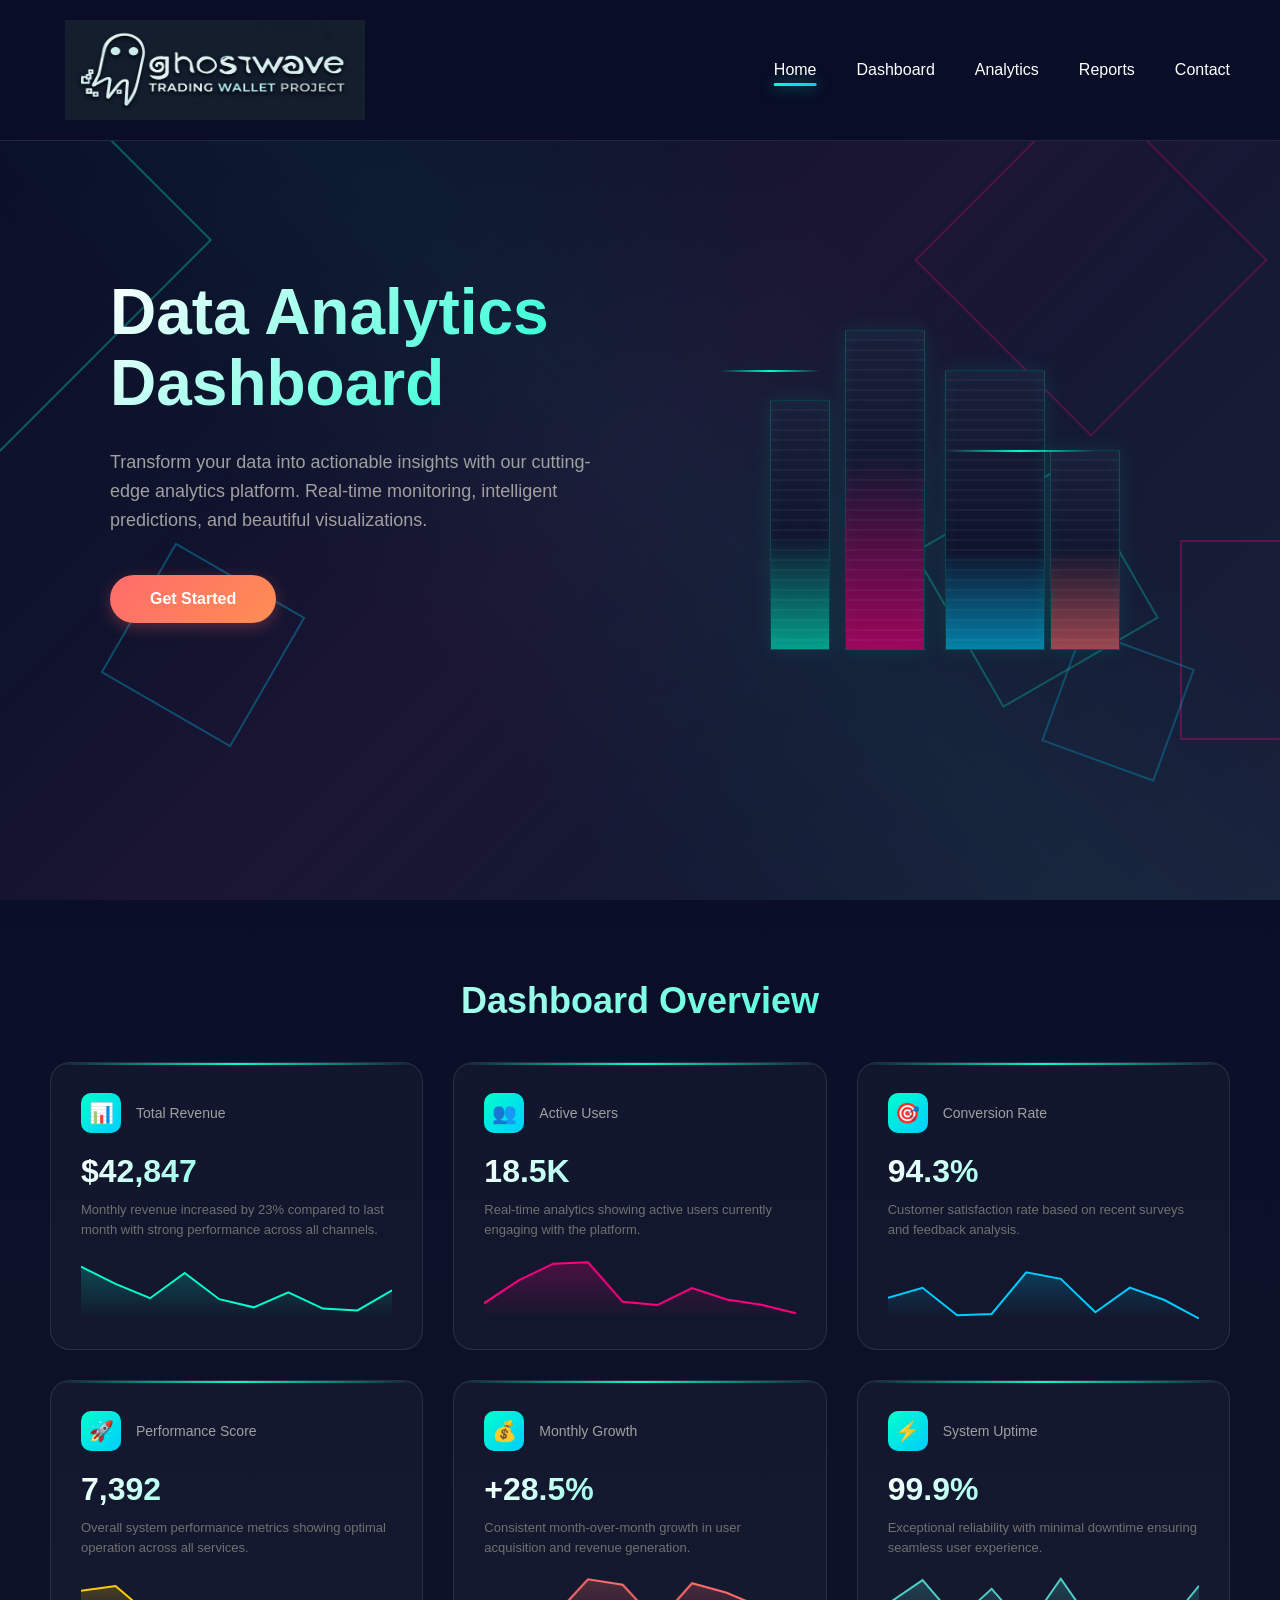
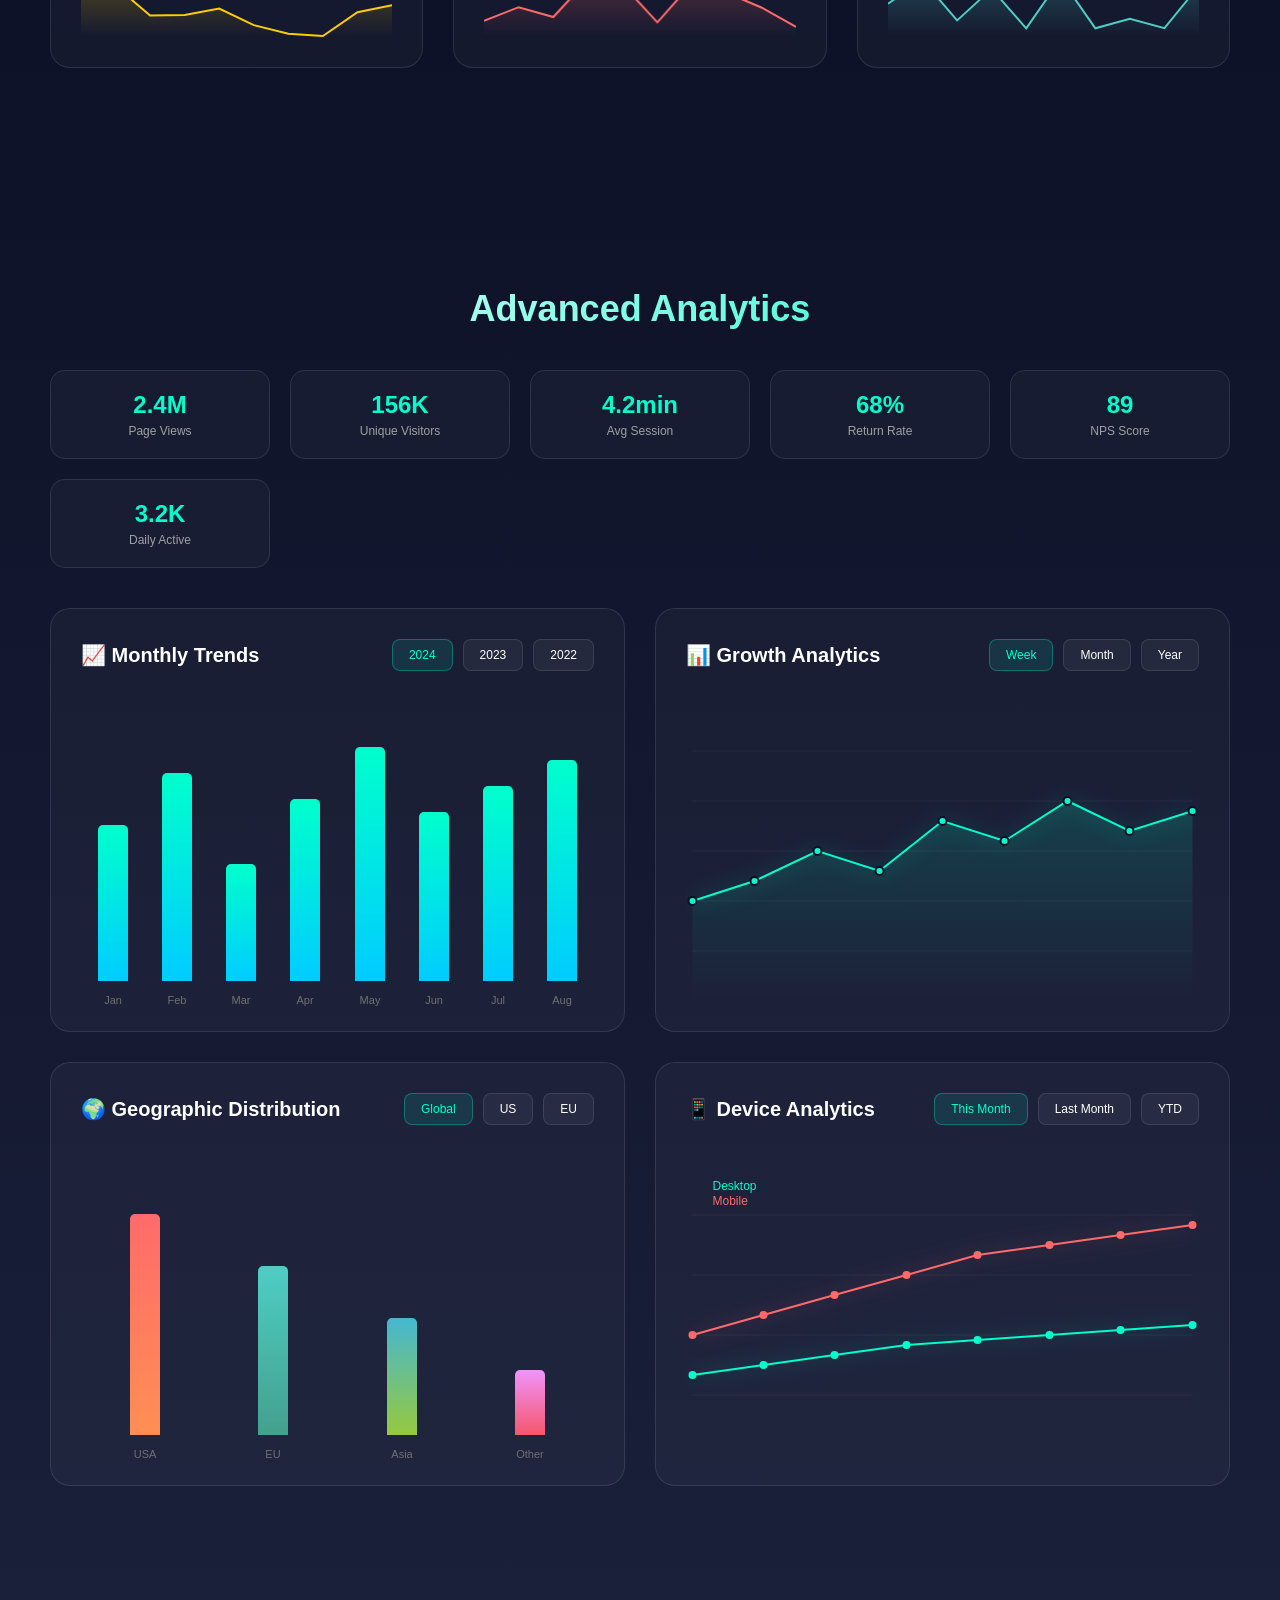
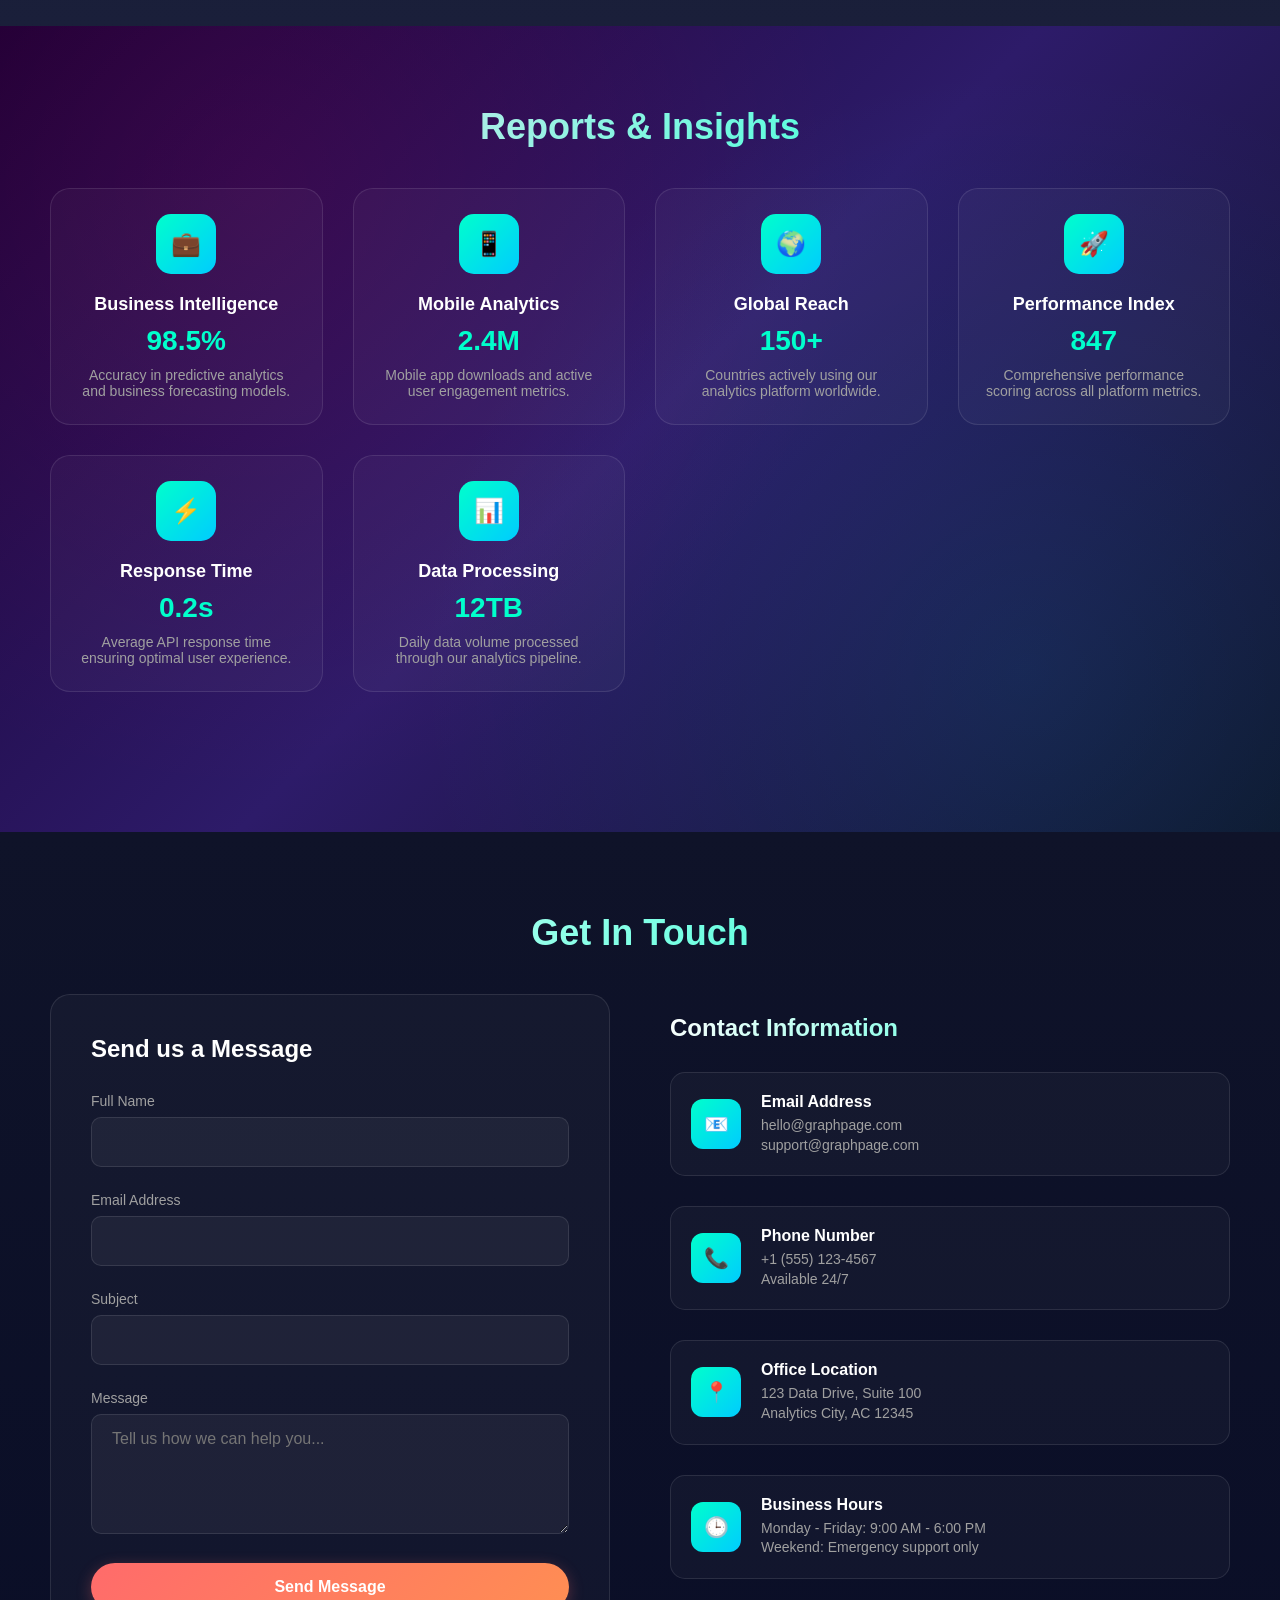
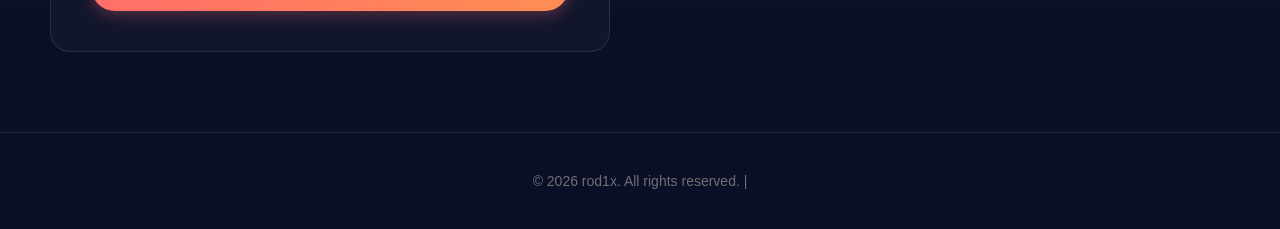
==== index.html @ 7fcd06bc "Update index.html" ====
<!DOCTYPE html>
<html lang="en">
<head>
    <meta charset="UTF-8">
    <meta name="viewport" content="width=device-width, initial-scale=1.0">
    <title>Graph Page - Modern Analytics Dashboard</title>
    <link rel="stylesheet" href="templatemo-graph-page.css">
<!-- 

TemplateMo 602 Graph Page

https://templatemo.com/tm-602-graph-page

-->
</head>
<body>
    <!-- Navigation -->
    <nav id="navbar">
        <div class="nav-container">
            <a href="#home" class="logo">
                <div class="">
                    <svg viewBox="0 0 24 24">
                        <path d="M3 13h2v8H3zm4-8h2v13H7zm4-2h2v15h-2zm4 4h2v11h-2zm4-2h2v13h-2z"/>
                    </svg>
                </div>
                 <img src="GW.jpg" alt="Logotipo da empresa" width="300" height="100">
            </a>
            <ul class="nav-links">
                <li><a href="#home" class="active">Home</a></li>
                <li><a href="#dashboard">Dashboard</a></li>
                <li><a href="#analytics">Analytics</a></li>
                <li><a href="#reports">Reports</a></li>
                <li><a href="#contact">Contact</a></li>
            </ul>
            
            <div class="hamburger" id="hamburger">
                <span></span>
                <span></span>
                <span></span>
            </div>
        </div>
        <ul class="nav-links-mobile" id="navLinksMobile">
            <li><a href="#home" class="active">Home</a></li>
            <li><a href="#dashboard">Dashboard</a></li>
            <li><a href="#analytics">Analytics</a></li>
            <li><a href="#reports">Reports</a></li>
            <li><a href="#contact">Contact</a></li>
        </ul>
    </nav>

    <!-- Hero Section -->
    <section class="hero" id="home">
        <div class="hero-bg"></div>
        <div class="geometric-shapes">
            <div class="shape shape1"></div>
            <div class="shape shape2"></div>
            <div class="shape shape3"></div>
            <div class="shape shape4"></div>
            <div class="shape shape5"></div>
            <div class="shape shape6"></div>
        </div>
        
        <div class="hero-content">
            <div class="hero-text">
                <h1>Data Analytics<br>Dashboard</h1>
                <p>Transform your data into actionable insights with our cutting-edge analytics platform. Real-time monitoring, intelligent predictions, and beautiful visualizations.</p>
                <a href="#dashboard" class="cta-button">Get Started</a>
            </div>
            
            <div class="hero-visual">
                <div class="city-container">
                    <div class="building building1">
                        <div class="building-fill"></div>
                        <div class="building-windows"></div>
                    </div>
                    <div class="building building2">
                        <div class="building-fill"></div>
                        <div class="building-windows"></div>
                    </div>
                    <div class="building building3">
                        <div class="building-fill"></div>
                        <div class="building-windows"></div>
                    </div>
                    <div class="building building4">
                        <div class="building-fill"></div>
                        <div class="building-windows"></div>
                    </div>
                    <div class="neon-line neon-line1"></div>
                    <div class="neon-line neon-line2"></div>
                </div>
            </div>
        </div>
    </section>

    <!-- Dashboard Section -->
    <section class="dashboard-section" id="dashboard">
        <div class="dashboard-container">
            <h2 class="section-title">Dashboard Overview</h2>
            <!-- Stats Cards -->
            <div class="stats-grid">
                <div class="stat-card">
                    <div class="stat-header">
                        <div class="stat-icon">📊</div>
                        <div class="stat-title">Total Revenue</div>
                    </div>
                    <div class="stat-value">$42,847</div>
                    <div class="stat-description">Monthly revenue increased by 23% compared to last month with strong performance across all channels.</div>
                    <div class="stat-chart">
                        <canvas class="mini-chart" id="miniChart1"></canvas>
                    </div>
                </div>

                <div class="stat-card">
                    <div class="stat-header">
                        <div class="stat-icon">👥</div>
                        <div class="stat-title">Active Users</div>
                    </div>
                    <div class="stat-value">18.5K</div>
                    <div class="stat-description">Real-time analytics showing active users currently engaging with the platform.</div>
                    <div class="stat-chart">
                        <canvas class="mini-chart" id="miniChart2"></canvas>
                    </div>
                </div>

                <div class="stat-card">
                    <div class="stat-header">
                        <div class="stat-icon">🎯</div>
                        <div class="stat-title">Conversion Rate</div>
                    </div>
                    <div class="stat-value">94.3%</div>
                    <div class="stat-description">Customer satisfaction rate based on recent surveys and feedback analysis.</div>
                    <div class="stat-chart">
                        <canvas class="mini-chart" id="miniChart3"></canvas>
                    </div>
                </div>

                <div class="stat-card">
                    <div class="stat-header">
                        <div class="stat-icon">🚀</div>
                        <div class="stat-title">Performance Score</div>
                    </div>
                    <div class="stat-value">7,392</div>
                    <div class="stat-description">Overall system performance metrics showing optimal operation across all services.</div>
                    <div class="stat-chart">
                        <canvas class="mini-chart" id="miniChart4"></canvas>
                    </div>
                </div>

                <div class="stat-card">
                    <div class="stat-header">
                        <div class="stat-icon">💰</div>
                        <div class="stat-title">Monthly Growth</div>
                    </div>
                    <div class="stat-value">+28.5%</div>
                    <div class="stat-description">Consistent month-over-month growth in user acquisition and revenue generation.</div>
                    <div class="stat-chart">
                        <canvas class="mini-chart" id="miniChart5"></canvas>
                    </div>
                </div>

                <div class="stat-card">
                    <div class="stat-header">
                        <div class="stat-icon">⚡</div>
                        <div class="stat-title">System Uptime</div>
                    </div>
                    <div class="stat-value">99.9%</div>
                    <div class="stat-description">Exceptional reliability with minimal downtime ensuring seamless user experience.</div>
                    <div class="stat-chart">
                        <canvas class="mini-chart" id="miniChart6"></canvas>
                    </div>
                </div>
            </div>
        </div>
    </section>

    <!-- Analytics Section -->
    <section class="analytics-section" id="analytics">
        <div class="dashboard-container">
            <h2 class="section-title">Advanced Analytics</h2>
            
            <!-- Key Metrics Overview -->
            <div class="metrics-grid">
                <div class="metric-item">
                    <div class="metric-value">2.4M</div>
                    <div class="metric-label">Page Views</div>
                </div>
                <div class="metric-item">
                    <div class="metric-value">156K</div>
                    <div class="metric-label">Unique Visitors</div>
                </div>
                <div class="metric-item">
                    <div class="metric-value">4.2min</div>
                    <div class="metric-label">Avg Session</div>
                </div>
                <div class="metric-item">
                    <div class="metric-value">68%</div>
                    <div class="metric-label">Return Rate</div>
                </div>
                <div class="metric-item">
                    <div class="metric-value">89</div>
                    <div class="metric-label">NPS Score</div>
                </div>
                <div class="metric-item">
                    <div class="metric-value">3.2K</div>
                    <div class="metric-label">Daily Active</div>
                </div>
            </div>

            <!-- Chart Cards -->
            <div class="charts-grid">
                <div class="chart-card">
                    <div class="chart-header">
                        <h3 class="chart-title">📈 Monthly Trends</h3>
                        <div class="chart-options">
                            <span class="chart-option active">2024</span>
                            <span class="chart-option">2023</span>
                            <span class="chart-option">2022</span>
                        </div>
                    </div>
                    <div class="chart-container">
                        <div class="bar-chart" id="barChart">
                            <div class="bar" style="height: 60%">
                                <span class="bar-value">120</span>
                                <span class="bar-label">Jan</span>
                            </div>
                            <div class="bar" style="height: 80%">
                                <span class="bar-value">180</span>
                                <span class="bar-label">Feb</span>
                            </div>
                            <div class="bar" style="height: 45%">
                                <span class="bar-value">90</span>
                                <span class="bar-label">Mar</span>
                            </div>
                            <div class="bar" style="height: 70%">
                                <span class="bar-value">140</span>
                                <span class="bar-label">Apr</span>
                            </div>
                            <div class="bar" style="height: 90%">
                                <span class="bar-value">200</span>
                                <span class="bar-label">May</span>
                            </div>
                            <div class="bar" style="height: 65%">
                                <span class="bar-value">130</span>
                                <span class="bar-label">Jun</span>
                            </div>
                            <div class="bar" style="height: 75%">
                                <span class="bar-value">150</span>
                                <span class="bar-label">Jul</span>
                            </div>
                            <div class="bar" style="height: 85%">
                                <span class="bar-value">170</span>
                                <span class="bar-label">Aug</span>
                            </div>
                        </div>
                    </div>
                </div>

                <div class="chart-card">
                    <div class="chart-header">
                        <h3 class="chart-title">📊 Growth Analytics</h3>
                        <div class="chart-options">
                            <span class="chart-option active">Week</span>
                            <span class="chart-option">Month</span>
                            <span class="chart-option">Year</span>
                        </div>
                    </div>
                    <div class="chart-container">
                        <div class="line-chart">
                            <svg class="line-chart-svg" viewBox="0 0 500 300">
                                <defs>
                                    <linearGradient id="gradient" x1="0%" y1="0%" x2="0%" y2="100%">
                                        <stop offset="0%" style="stop-color:#00ffcc;stop-opacity:0.5" />
                                        <stop offset="100%" style="stop-color:#00ffcc;stop-opacity:0" />
                                    </linearGradient>
                                </defs>
                                <!-- Grid lines -->
                                <line x1="0" y1="50" x2="500" y2="50" class="chart-grid-line" />
                                <line x1="0" y1="100" x2="500" y2="100" class="chart-grid-line" />
                                <line x1="0" y1="150" x2="500" y2="150" class="chart-grid-line" />
                                <line x1="0" y1="200" x2="500" y2="200" class="chart-grid-line" />
                                <line x1="0" y1="250" x2="500" y2="250" class="chart-grid-line" />
                                
                                <!-- Area -->
                                <path d="M 0,200 L 62,180 L 125,150 L 187,170 L 250,120 L 312,140 L 375,100 L 437,130 L 500,110 L 500,300 L 0,300 Z" class="chart-area" />
                                
                                <!-- Line -->
                                <path d="M 0,200 L 62,180 L 125,150 L 187,170 L 250,120 L 312,140 L 375,100 L 437,130 L 500,110" class="chart-line" />
                                
                                <!-- Dots -->
                                <circle cx="0" cy="200" class="chart-dot" />
                                <circle cx="62" cy="180" class="chart-dot" />
                                <circle cx="125" cy="150" class="chart-dot" />
                                <circle cx="187" cy="170" class="chart-dot" />
                                <circle cx="250" cy="120" class="chart-dot" />
                                <circle cx="312" cy="140" class="chart-dot" />
                                <circle cx="375" cy="100" class="chart-dot" />
                                <circle cx="437" cy="130" class="chart-dot" />
                                <circle cx="500" cy="110" class="chart-dot" />
                            </svg>
                        </div>
                    </div>
                </div>

                <div class="chart-card">
                    <div class="chart-header">
                        <h3 class="chart-title">🌍 Geographic Distribution</h3>
                        <div class="chart-options">
                            <span class="chart-option active">Global</span>
                            <span class="chart-option">US</span>
                            <span class="chart-option">EU</span>
                        </div>
                    </div>
                    <div class="chart-container">
                        <div class="bar-chart">
                            <div class="bar" style="height: 85%; background: linear-gradient(180deg, #ff6b6b 0%, #ff8e53 100%);">
                                <span class="bar-value">42%</span>
                                <span class="bar-label">USA</span>
                            </div>
                            <div class="bar" style="height: 65%; background: linear-gradient(180deg, #4ecdc4 0%, #44a08d 100%);">
                                <span class="bar-value">28%</span>
                                <span class="bar-label">EU</span>
                            </div>
                            <div class="bar" style="height: 45%; background: linear-gradient(180deg, #45b7d1 0%, #96c93d 100%);">
                                <span class="bar-value">18%</span>
                                <span class="bar-label">Asia</span>
                            </div>
                            <div class="bar" style="height: 25%; background: linear-gradient(180deg, #f093fb 0%, #f5576c 100%);">
                                <span class="bar-value">12%</span>
                                <span class="bar-label">Other</span>
                            </div>
                        </div>
                    </div>
                </div>

                <div class="chart-card">
                    <div class="chart-header">
                        <h3 class="chart-title">📱 Device Analytics</h3>
                        <div class="chart-options">
                            <span class="chart-option active">This Month</span>
                            <span class="chart-option">Last Month</span>
                            <span class="chart-option">YTD</span>
                        </div>
                    </div>
                    <div class="chart-container">
                        <div class="line-chart">
                            <svg class="line-chart-svg" viewBox="0 0 500 300">
                                <defs>
                                    <linearGradient id="gradient2" x1="0%" y1="0%" x2="0%" y2="100%">
                                        <stop offset="0%" style="stop-color:#ff6b6b;stop-opacity:0.5" />
                                        <stop offset="100%" style="stop-color:#ff6b6b;stop-opacity:0" />
                                    </linearGradient>
                                </defs>
                                <!-- Grid lines -->
                                <line x1="0" y1="60" x2="500" y2="60" class="chart-grid-line" />
                                <line x1="0" y1="120" x2="500" y2="120" class="chart-grid-line" />
                                <line x1="0" y1="180" x2="500" y2="180" class="chart-grid-line" />
                                <line x1="0" y1="240" x2="500" y2="240" class="chart-grid-line" />
                                
                                <!-- Mobile Line -->
                                <path d="M 0,180 L 71,160 L 142,140 L 214,120 L 285,100 L 357,90 L 428,80 L 500,70" stroke="#ff6b6b" stroke-width="2" fill="none" filter="drop-shadow(0 0 10px rgba(255, 107, 107, 0.5))"/>
                                
                                <!-- Desktop Line -->
                                <path d="M 0,220 L 71,210 L 142,200 L 214,190 L 285,185 L 357,180 L 428,175 L 500,170" stroke="#00ffcc" stroke-width="2" fill="none" filter="drop-shadow(0 0 10px rgba(0, 255, 204, 0.5))"/>
                                
                                <!-- Mobile dots -->
                                <circle cx="0" cy="180" r="4" fill="#ff6b6b" />
                                <circle cx="71" cy="160" r="4" fill="#ff6b6b" />
                                <circle cx="142" cy="140" r="4" fill="#ff6b6b" />
                                <circle cx="214" cy="120" r="4" fill="#ff6b6b" />
                                <circle cx="285" cy="100" r="4" fill="#ff6b6b" />
                                <circle cx="357" cy="90" r="4" fill="#ff6b6b" />
                                <circle cx="428" cy="80" r="4" fill="#ff6b6b" />
                                <circle cx="500" cy="70" r="4" fill="#ff6b6b" />
                                
                                <!-- Desktop dots -->
                                <circle cx="0" cy="220" r="4" fill="#00ffcc" />
                                <circle cx="71" cy="210" r="4" fill="#00ffcc" />
                                <circle cx="142" cy="200" r="4" fill="#00ffcc" />
                                <circle cx="214" cy="190" r="4" fill="#00ffcc" />
                                <circle cx="285" cy="185" r="4" fill="#00ffcc" />
                                <circle cx="357" cy="180" r="4" fill="#00ffcc" />
                                <circle cx="428" cy="175" r="4" fill="#00ffcc" />
                                <circle cx="500" cy="170" r="4" fill="#00ffcc" />
                                
                                <!-- Labels -->
                                <text x="20" y="50" fill="#ff6b6b" font-size="12">Mobile</text>
                                <text x="20" y="35" fill="#00ffcc" font-size="12">Desktop</text>
                            </svg>
                        </div>
                    </div>
                </div>
            </div>
        </div>
    </section>

    <!-- Reports Section -->
    <section class="reports-section" id="reports">
        <div class="dashboard-container">
            <h2 class="section-title">Reports & Insights</h2>
            <div class="info-grid">
                <div class="info-card">
                    <div class="info-icon">💼</div>
                    <h3 class="info-title">Business Intelligence</h3>
                    <div class="info-value">98.5%</div>
                    <p style="font-size: 14px; color: #a0a0a0;">Accuracy in predictive analytics and business forecasting models.</p>
                </div>
                <div class="info-card">
                    <div class="info-icon">📱</div>
                    <h3 class="info-title">Mobile Analytics</h3>
                    <div class="info-value">2.4M</div>
                    <p style="font-size: 14px; color: #a0a0a0;">Mobile app downloads and active user engagement metrics.</p>
                </div>
                <div class="info-card">
                    <div class="info-icon">🌍</div>
                    <h3 class="info-title">Global Reach</h3>
                    <div class="info-value">150+</div>
                    <p style="font-size: 14px; color: #a0a0a0;">Countries actively using our analytics platform worldwide.</p>
                </div>
                <div class="info-card">
                    <div class="info-icon">🚀</div>
                    <h3 class="info-title">Performance Index</h3>
                    <div class="info-value">847</div>
                    <p style="font-size: 14px; color: #a0a0a0;">Comprehensive performance scoring across all platform metrics.</p>
                </div>
                <div class="info-card">
                    <div class="info-icon">⚡</div>
                    <h3 class="info-title">Response Time</h3>
                    <div class="info-value">0.2s</div>
                    <p style="font-size: 14px; color: #a0a0a0;">Average API response time ensuring optimal user experience.</p>
                </div>
                <div class="info-card">
                    <div class="info-icon">📊</div>
                    <h3 class="info-title">Data Processing</h3>
                    <div class="info-value">12TB</div>
                    <p style="font-size: 14px; color: #a0a0a0;">Daily data volume processed through our analytics pipeline.</p>
                </div>
            </div>
        </div>
    </section>

    <!-- Contact Section -->
    <section class="contact-section" id="contact">
        <div class="dashboard-container">
            <h2 class="section-title">Get In Touch</h2>
            <div class="contact-grid">
                <!-- Contact Form -->
                <div class="contact-form">
                    <h3 style="margin-bottom: 30px; font-size: 24px;">Send us a Message</h3>
                    <form id="contactForm">
                        <div class="form-group">
                            <label for="name">Full Name</label>
                            <input type="text" id="name" name="name" required>
                        </div>
                        <div class="form-group">
                            <label for="email">Email Address</label>
                            <input type="email" id="email" name="email" required>
                        </div>
                        <div class="form-group">
                            <label for="subject">Subject</label>
                            <input type="text" id="subject" name="subject" required>
                        </div>
                        <div class="form-group">
                            <label for="message">Message</label>
                            <textarea id="message" name="message" required placeholder="Tell us how we can help you..."></textarea>
                        </div>
                        <button type="submit" class="cta-button" style="width: 100%;">Send Message</button>
                    </form>
                </div>

                <!-- Contact Info -->
                <div class="contact-info">
                    <h3>Contact Information</h3>
                    
                    <a href="mailto:hello@graphpage.com" class="contact-item" style="text-decoration: none; color: inherit;">
                        <div class="contact-icon">📧</div>
                        <div class="contact-details">
                            <h4>Email Address</h4>
                            <p>hello@graphpage.com<br>support@graphpage.com</p>
                        </div>
                    </a>

                    <a href="tel:+15551234567" class="contact-item" style="text-decoration: none; color: inherit;">
                        <div class="contact-icon">📞</div>
                        <div class="contact-details">
                            <h4>Phone Number</h4>
                            <p>+1 (555) 123-4567<br>Available 24/7</p>
                        </div>
                    </a>

                    <a href="https://maps.google.com/?q=123+Data+Drive+Suite+100+Analytics+City" target="_blank" rel="noopener" class="contact-item" style="text-decoration: none; color: inherit;">
                        <div class="contact-icon">📍</div>
                        <div class="contact-details">
                            <h4>Office Location</h4>
                            <p>123 Data Drive, Suite 100<br>Analytics City, AC 12345</p>
                        </div>
                    </a>

                    <div class="contact-item">
                        <div class="contact-icon">🕒</div>
                        <div class="contact-details">
                            <h4>Business Hours</h4>
                            <p>Monday - Friday: 9:00 AM - 6:00 PM<br>Weekend: Emergency support only</p>
                        </div>
                    </div>
                </div>
            </div>
        </div>
    </section>

    <!-- Footer -->
    <footer>
        <div class="footer-content">
            <p class="copyright">© 2026 rod1x. All rights reserved. 
            | <!-- Designed by <a href="https://templatemo.com" rel="nofollow noopener" target="_blank">TemplateMo</a></p> -->
        </div>
    </footer>

<script src="templatemo-graph-script.js"></script>
</body>

</html>
---- templatemo-graph-page.css ----
@charset "utf-8";
/* CSS Document 

TemplateMo 602 Graph Page

https://templatemo.com/tm-602-graph-page

*/

* {
	margin: 0;
	padding: 0;
	box-sizing: border-box;
}

body {
	font-family: -apple-system, BlinkMacSystemFont, 'Segoe UI', Roboto, Oxygen, Ubuntu, Cantarell, sans-serif;
	background: #0a0e27;
	color: #ffffff;
	overflow-x: hidden;
}

/* Navigation */
nav {
	position: fixed;
	top: 0;
	width: 100%;
	padding: 20px 50px;
	background: rgba(10, 14, 39, 0.98);
	backdrop-filter: blur(10px);
	border-bottom: 1px solid rgba(255, 255, 255, 0.1);
	z-index: 1000;
	transition: all 0.3s ease;
}

nav.scrolled {
	padding: 15px 50px;
	background: rgba(10, 14, 39, 0.98);
}

.nav-container {
	display: flex;
	justify-content: space-between;
	align-items: center;
	max-width: 1400px;
	margin: 0 auto;
}

.logo {
	display: flex;
	align-items: center;
	gap: 15px;
	cursor: pointer;
	text-decoration: none;
}

.logo-icon {
	width: 40px;
	height: 40px;
	background: linear-gradient(135deg, #00ffcc 0%, #00ccff 100%);
	border-radius: 10px;
	display: flex;
	align-items: center;
	justify-content: center;
	position: relative;
	box-shadow: 0 0 20px rgba(0, 255, 204, 0.3);
}

.logo-icon svg {
	width: 24px;
	height: 24px;
	fill: #0a0e27;
}

.logo-text {
	font-size: 20px;
	font-weight: 700;
	background: linear-gradient(135deg, #ffffff 0%, #00ffcc 100%);
	-webkit-background-clip: text;
	-webkit-text-fill-color: transparent;
	background-clip: text;
}

.nav-links {
	display: flex;
	gap: 40px;
	list-style: none;
}

.nav-links a {
	color: #ffffff;
	text-decoration: none;
	font-size: 16px;
	transition: color 0.3s ease;
	position: relative;
}

.nav-links a::before {
	content: '';
	position: absolute;
	bottom: -8px;
	left: 50%;
	width: 0;
	height: 3px;
	background: linear-gradient(90deg, #ff6b6b, #ff8e53);
	transition: all 0.3s ease;
	transform: translateX(-50%);
	border-radius: 2px;
}

.nav-links a:hover {
	color: #ff8e53;
	text-shadow: 0 0 10px rgba(255, 107, 107, 0.5);
}

.nav-links a:hover::before {
	width: 100%;
}

.nav-links a.active::after {
	content: '';
	position: absolute;
	bottom: -8px;
	left: 50%;
	width: 100%;
	height: 3px;
	background: linear-gradient(90deg, #00ffcc, #00ccff);
	transform: translateX(-50%);
	box-shadow: 0 0 15px rgba(0, 255, 204, 0.6);
	border-radius: 2px;
}

.search-icon {
	width: 24px;
	height: 24px;
	cursor: pointer;
	transition: transform 0.3s ease;
	fill: white;
}

.search-icon:hover {
	transform: scale(1.1);
}

/* Hero Section */
.hero {
	position: relative;
	min-height: 100vh;
	display: flex;
	align-items: center;
	overflow: hidden;
	background: linear-gradient(135deg, #0a0e27 0%, #1a1f3a 100%);
}

.hero-bg {
	position: absolute;
	top: 0;
	left: 0;
	width: 100%;
	height: 100%;
	opacity: 0.4;
	background-image:
		linear-gradient(45deg, transparent 30%, rgba(0, 255, 204, 0.1) 50%, transparent 70%),
		linear-gradient(-45deg, transparent 30%, rgba(255, 0, 128, 0.1) 50%, transparent 70%);
	animation: bgShift 20s ease-in-out infinite;
}

@keyframes bgShift {

	0%,
	100% {
		transform: translate(0, 0);
	}

	50% {
		transform: translate(-20px, -20px);
	}
}

.geometric-shapes {
	position: absolute;
	width: 100%;
	height: 100%;
	overflow: hidden;
}

.shape {
	position: absolute;
	border: 2px solid rgba(0, 255, 204, 0.3);
}

.shape1 {
	width: 300px;
	height: 300px;
	top: 10%;
	left: -150px;
	transform: rotate(45deg);
	animation: float 15s ease-in-out infinite;
}

.shape2 {
	width: 200px;
	height: 200px;
	top: 60%;
	right: -100px;
	border-color: rgba(255, 0, 128, 0.3);
	animation: float 20s ease-in-out infinite reverse;
}

.shape3 {
	width: 150px;
	height: 150px;
	bottom: 20%;
	left: 10%;
	border-color: rgba(0, 204, 255, 0.3);
	transform: rotate(30deg);
	animation: float 18s ease-in-out infinite;
}

.shape4 {
	width: 250px;
	height: 250px;
	top: 15%;
	right: 5%;
	border-color: rgba(255, 0, 128, 0.25);
	transform: rotate(45deg);
	animation: float 16s ease-in-out infinite;
}

.shape5 {
	width: 180px;
	height: 180px;
	top: 55%;
	right: 12%;
	border-color: rgba(0, 255, 204, 0.25);
	transform: rotate(-30deg);
	animation: float 22s ease-in-out infinite reverse;
}

.shape6 {
	width: 120px;
	height: 120px;
	bottom: 15%;
	right: 8%;
	border-color: rgba(0, 204, 255, 0.25);
	transform: rotate(20deg);
	animation: float 19s ease-in-out infinite;
}

.hero-content {
	position: relative;
	z-index: 10;
	max-width: 1400px;
	margin: 0 auto;
	padding: 0 50px;
	display: grid;
	grid-template-columns: 1fr 1fr;
	gap: 60px;
	align-items: center;
}

.hero-text {
	animation: slideInLeft 1s ease-out;
}

@keyframes slideInLeft {
	from {
		opacity: 0;
		transform: translateX(-50px);
	}

	to {
		opacity: 1;
		transform: translateX(0);
	}
}

.hero-text h1 {
	font-size: 64px;
	font-weight: 700;
	line-height: 1.1;
	margin-bottom: 30px;
	background: linear-gradient(135deg, #ffffff 0%, #00ffcc 100%);
	-webkit-background-clip: text;
	-webkit-text-fill-color: transparent;
	background-clip: text;
}

.hero-text p {
	font-size: 18px;
	line-height: 1.6;
	color: #a0a0a0;
	margin-bottom: 40px;
	max-width: 500px;
}

.cta-button {
	display: inline-block;
	padding: 15px 40px;
	background: linear-gradient(135deg, #ff6b6b, #ff8e53);
	color: white;
	text-decoration: none;
	border-radius: 30px;
	font-size: 16px;
	font-weight: 600;
	transition: all 0.3s ease;
	box-shadow: 0 4px 15px rgba(255, 107, 107, 0.3);
	border: none;
	cursor: pointer;
}

.cta-button:hover {
	transform: translateY(-2px);
	box-shadow: 0 6px 20px rgba(255, 107, 107, 0.4);
}

.hero-visual {
	position: relative;
	animation: slideInRight 1s ease-out;
}

@keyframes slideInRight {
	from {
		opacity: 0;
		transform: translateX(50px);
	}

	to {
		opacity: 1;
		transform: translateX(0);
	}
}

.city-container {
	position: relative;
	width: 100%;
	height: 400px;
	perspective: 1000px;
}

.building {
	position: absolute;
	background: linear-gradient(180deg, #1a1f3a 0%, #0a0e27 100%);
	border: 1px solid rgba(0, 255, 204, 0.2);
	box-shadow:
		0 0 20px rgba(0, 255, 204, 0.1),
		inset 0 0 20px rgba(0, 255, 204, 0.05);
	overflow: hidden;
}

/* Building fill effect */
.building-fill {
	position: absolute;
	bottom: 0;
	left: 0;
	right: 0;
	animation: pulse 3s ease-in-out infinite;
}

.building1 {
	width: 60px;
	height: 250px;
	bottom: 0;
	left: 20%;
}

.building1 .building-fill {
	height: 45%;
	background: linear-gradient(180deg, transparent 0%, rgba(0, 255, 204, 0.6) 100%);
}

.building2 {
	width: 80px;
	height: 320px;
	bottom: 0;
	left: 35%;
}

.building2 .building-fill {
	height: 60%;
	background: linear-gradient(180deg, transparent 0%, rgba(255, 0, 128, 0.6) 100%);
	animation-delay: 0.5s;
}

.building3 {
	width: 100px;
	height: 280px;
	bottom: 0;
	right: 25%;
}

.building3 .building-fill {
	height: 35%;
	background: linear-gradient(180deg, transparent 0%, rgba(0, 204, 255, 0.6) 100%);
	animation-delay: 1s;
}

.building4 {
	width: 70px;
	height: 200px;
	bottom: 0;
	right: 10%;
}

.building4 .building-fill {
	height: 50%;
	background: linear-gradient(180deg, transparent 0%, rgba(255, 107, 107, 0.6) 100%);
	animation-delay: 1.5s;
}

@keyframes pulse {

	0%,
	100% {
		opacity: 0.6;
		transform: translateY(0);
	}

	50% {
		opacity: 1;
		transform: translateY(-5px);
	}
}

/* Building windows */
.building-windows {
	position: absolute;
	top: 0;
	left: 0;
	right: 0;
	height: 100%;
	background: repeating-linear-gradient(0deg,
			transparent,
			transparent 8px,
			rgba(255, 255, 255, 0.05) 8px,
			rgba(255, 255, 255, 0.05) 10px);
	opacity: 0.8;
}

.neon-line {
	position: absolute;
	height: 2px;
	background: linear-gradient(90deg, transparent, #00ffcc, transparent);
	animation: scan 3s linear infinite;
}

.neon-line1 {
	width: 100px;
	top: 30%;
	left: 10%;
}

.neon-line2 {
	width: 150px;
	top: 50%;
	right: 15%;
	animation-delay: 1s;
}

@keyframes scan {
	0% {
		transform: translateX(-100%);
		opacity: 0;
	}

	50% {
		opacity: 1;
	}

	100% {
		transform: translateX(200%);
		opacity: 0;
	}
}

/* Dashboard Section */
.dashboard-section {
	padding: 80px 50px;
	background: linear-gradient(180deg, #0a0e27 0%, #0f1329 100%);
}

.dashboard-container {
	max-width: 1400px;
	margin: 0 auto;
}

.section-title {
	font-size: 36px;
	margin-bottom: 40px;
	text-align: center;
	background: linear-gradient(135deg, #ffffff 0%, #00ffcc 100%);
	-webkit-background-clip: text;
	-webkit-text-fill-color: transparent;
	background-clip: text;
}

/* Stats Cards */
.stats-grid {
	display: grid;
	grid-template-columns: repeat(auto-fit, minmax(280px, 1fr));
	gap: 30px;
	margin-bottom: 60px;
}

.stat-card {
	background: rgba(255, 255, 255, 0.03);
	border: 1px solid rgba(255, 255, 255, 0.1);
	border-radius: 20px;
	padding: 30px;
	position: relative;
	overflow: hidden;
	transition: all 0.3s ease;
}

.stat-card:hover {
	transform: translateY(-5px);
	background: rgba(255, 255, 255, 0.05);
	border-color: rgba(0, 255, 204, 0.3);
}

.stat-card::before {
	content: '';
	position: absolute;
	top: 0;
	left: 0;
	width: 100%;
	height: 2px;
	background: linear-gradient(90deg, transparent, #00ffcc, transparent);
	animation: scan 3s linear infinite;
}

.stat-header {
	display: flex;
	align-items: center;
	gap: 15px;
	margin-bottom: 20px;
}

.stat-icon {
	width: 40px;
	height: 40px;
	background: linear-gradient(135deg, #00ffcc, #00ccff);
	border-radius: 10px;
	display: flex;
	align-items: center;
	justify-content: center;
	font-size: 20px;
}

.stat-title {
	font-size: 14px;
	color: #a0a0a0;
	font-weight: 500;
}

.stat-value {
	font-size: 32px;
	font-weight: 700;
	margin-bottom: 10px;
	background: linear-gradient(135deg, #ffffff 0%, #00ffcc 100%);
	-webkit-background-clip: text;
	-webkit-text-fill-color: transparent;
	background-clip: text;
}

.stat-description {
	font-size: 13px;
	color: #707070;
	line-height: 1.5;
}

.stat-chart {
	margin-top: 20px;
	height: 60px;
	position: relative;
}

.mini-chart {
	width: 100%;
	height: 100%;
}

/* Analytics Section */
.analytics-section {
	padding: 80px 50px;
	background: linear-gradient(180deg, #0f1329 0%, #1a1f3a 100%);
}

/* Chart Cards */
.charts-grid {
	display: grid;
	grid-template-columns: repeat(auto-fit, minmax(500px, 1fr));
	gap: 30px;
	margin-bottom: 60px;
}

.chart-card {
	background: rgba(255, 255, 255, 0.03);
	border: 1px solid rgba(255, 255, 255, 0.1);
	border-radius: 20px;
	padding: 30px;
	position: relative;
	min-height: 400px;
}

.chart-card:hover {
	background: rgba(255, 255, 255, 0.05);
}

.chart-header {
	display: flex;
	justify-content: space-between;
	align-items: center;
	margin-bottom: 30px;
}

.chart-title {
	font-size: 20px;
	font-weight: 600;
}

.chart-options {
	display: flex;
	gap: 10px;
}

.chart-option {
	padding: 8px 16px;
	background: rgba(255, 255, 255, 0.05);
	border: 1px solid rgba(255, 255, 255, 0.1);
	border-radius: 8px;
	font-size: 12px;
	cursor: pointer;
	transition: all 0.3s ease;
}

.chart-option:hover,
.chart-option.active {
	background: rgba(0, 255, 204, 0.1);
	border-color: rgba(0, 255, 204, 0.3);
	color: #00ffcc;
}

.chart-container {
	position: relative;
	height: 300px;
}

/* Bar Chart */
.bar-chart {
	display: flex;
	align-items: flex-end;
	justify-content: space-around;
	height: 100%;
	padding: 20px 0;
}

.bar {
	width: 30px;
	background: linear-gradient(180deg, #00ffcc 0%, #00ccff 100%);
	border-radius: 5px 5px 0 0;
	position: relative;
	transition: all 0.3s ease;
	cursor: pointer;
}

.bar:hover {
	transform: scaleY(1.05);
	filter: brightness(1.2);
}

.bar-label {
	position: absolute;
	bottom: -25px;
	left: 50%;
	transform: translateX(-50%);
	font-size: 11px;
	color: #707070;
}

.bar-value {
	position: absolute;
	top: -25px;
	left: 50%;
	transform: translateX(-50%);
	font-size: 12px;
	font-weight: 600;
	color: #00ffcc;
	opacity: 0;
	transition: opacity 0.3s ease;
}

.bar:hover .bar-value {
	opacity: 1;
}

/* Line Chart */
.line-chart {
	position: relative;
	width: 100%;
	height: 100%;
}

.line-chart-svg {
	width: 100%;
	height: 100%;
}

.chart-grid-line {
	stroke: rgba(255, 255, 255, 0.05);
	stroke-width: 1;
}

.chart-line {
	fill: none;
	stroke: #00ffcc;
	stroke-width: 2;
	filter: drop-shadow(0 0 10px rgba(0, 255, 204, 0.5));
}

.chart-area {
	fill: url(#gradient);
	opacity: 0.3;
}

.chart-dot {
	fill: #00ffcc;
	stroke: #0a0e27;
	stroke-width: 2;
	r: 4;
	cursor: pointer;
	transition: all 0.3s ease;
}

.chart-dot:hover {
	r: 6;
	filter: drop-shadow(0 0 15px rgba(0, 255, 204, 0.8));
}

/* Metrics Grid */
.metrics-grid {
	display: grid;
	grid-template-columns: repeat(auto-fit, minmax(200px, 1fr));
	gap: 20px;
	margin-bottom: 40px;
}

.metric-item {
	background: rgba(255, 255, 255, 0.03);
	border: 1px solid rgba(255, 255, 255, 0.1);
	border-radius: 15px;
	padding: 20px;
	text-align: center;
	transition: all 0.3s ease;
}

.metric-item:hover {
	transform: translateY(-3px);
	border-color: rgba(0, 255, 204, 0.3);
}

.metric-value {
	font-size: 24px;
	font-weight: 700;
	color: #00ffcc;
	margin-bottom: 5px;
}

.metric-label {
	font-size: 12px;
	color: #a0a0a0;
}

/* Reports Section */
.reports-section {
	padding: 80px 50px;
	background:
		linear-gradient(135deg, #1a0033 0%, #2d1b69 50%, #0f1329 100%),
		linear-gradient(90deg, transparent 49%, rgba(0, 255, 204, 0.05) 50%, transparent 51%),
		linear-gradient(0deg, transparent 49%, rgba(0, 255, 204, 0.05) 50%, transparent 51%);
	background-size: 100% 100%, 40px 40px, 40px 40px;
	position: relative;
}

.reports-section::before {
	content: '';
	position: absolute;
	top: 0;
	left: 0;
	right: 0;
	bottom: 0;
	background:
		radial-gradient(circle at 20% 20%, rgba(255, 0, 128, 0.1) 0%, transparent 50%),
		radial-gradient(circle at 80% 80%, rgba(0, 204, 255, 0.1) 0%, transparent 50%);
	pointer-events: none;
}

/* Info Cards Section */
.info-grid {
	display: grid;
	grid-template-columns: repeat(auto-fit, minmax(250px, 1fr));
	gap: 30px;
	margin-bottom: 60px;
}

.info-card {
	background: rgba(255, 255, 255, 0.03);
	border: 1px solid rgba(255, 255, 255, 0.1);
	border-radius: 20px;
	padding: 25px;
	text-align: center;
	transition: all 0.3s ease;
	position: relative;
	overflow: hidden;
}

.info-card:hover {
	transform: translateY(-5px);
	border-color: rgba(0, 255, 204, 0.3);
}

.info-icon {
	width: 60px;
	height: 60px;
	margin: 0 auto 20px;
	background: linear-gradient(135deg, #00ffcc 0%, #00ccff 100%);
	border-radius: 15px;
	display: flex;
	align-items: center;
	justify-content: center;
	font-size: 24px;
}

.info-title {
	font-size: 18px;
	font-weight: 600;
	margin-bottom: 10px;
}

.info-value {
	font-size: 28px;
	font-weight: 700;
	color: #00ffcc;
	margin-bottom: 10px;
}

/* Contact Section */
.contact-section {
	padding: 80px 50px;
	background: linear-gradient(180deg, #0f1329 0%, #0a0e27 100%);
}

.contact-grid {
	display: grid;
	grid-template-columns: 1fr 1fr;
	gap: 60px;
	max-width: 1200px;
	margin: 0 auto;
	align-items: start;
}

.contact-form {
	background: rgba(255, 255, 255, 0.03);
	border: 1px solid rgba(255, 255, 255, 0.1);
	border-radius: 20px;
	padding: 40px;
}

.form-group {
	margin-bottom: 25px;
}

.form-group label {
	display: block;
	margin-bottom: 8px;
	font-size: 14px;
	color: #a0a0a0;
	font-weight: 500;
}

.form-group input,
.form-group textarea {
	width: 100%;
	padding: 15px 20px;
	background: rgba(255, 255, 255, 0.05);
	border: 1px solid rgba(255, 255, 255, 0.1);
	border-radius: 10px;
	color: #ffffff;
	font-size: 16px;
	transition: all 0.3s ease;
	font-family: inherit;
}

.form-group input:focus,
.form-group textarea:focus {
	outline: none;
	border-color: rgba(0, 255, 204, 0.5);
	background: rgba(255, 255, 255, 0.08);
	box-shadow: 0 0 20px rgba(0, 255, 204, 0.1);
}

.form-group textarea {
	resize: vertical;
	min-height: 120px;
}


.contact-info {
	padding: 20px 0;
}

.contact-info h3 {
	font-size: 24px;
	margin-bottom: 30px;
	background: linear-gradient(135deg, #ffffff 0%, #00ffcc 100%);
	-webkit-background-clip: text;
	-webkit-text-fill-color: transparent;
	background-clip: text;
}

.contact-item {
	display: flex;
	align-items: center;
	gap: 20px;
	margin-bottom: 30px;
	padding: 20px;
	background: rgba(255, 255, 255, 0.03);
	border: 1px solid rgba(255, 255, 255, 0.1);
	border-radius: 15px;
	transition: all 0.3s ease;
	cursor: pointer;
}

.contact-item:hover {
	transform: translateX(5px);
	border-color: rgba(0, 255, 204, 0.3);
	background: rgba(0, 255, 204, 0.05);
}

.contact-icon {
	width: 50px;
	height: 50px;
	background: linear-gradient(135deg, #00ffcc, #00ccff);
	border-radius: 12px;
	display: flex;
	align-items: center;
	justify-content: center;
	font-size: 20px;
	flex-shrink: 0;
}

.contact-details h4 {
	font-size: 16px;
	margin-bottom: 5px;
	color: #ffffff;
}

.contact-details p {
	font-size: 14px;
	color: #a0a0a0;
	line-height: 1.4;
}

/* Footer */
footer {
	padding: 40px 50px;
	background: #0a0e27;
	border-top: 1px solid rgba(255, 255, 255, 0.1);
	text-align: center;
}

.copyright {
	font-size: 14px;
	color: #707070;
}

.copyright a {
	color: #707070;
	text-decoration: none;
	transition: color 0.3s ease;
}

.copyright a:hover {
	color: #00ffcc;
	text-shadow: 0 0 10px rgba(0, 255, 204, 0.4);
}

/* Mobile Menu */
.hamburger {
	display: none;
	flex-direction: column;
	cursor: pointer;
	gap: 6px;
	z-index: 1001;
}

.hamburger span {
	width: 25px;
	height: 3px;
	background: #ffffff;
	border-radius: 2px;
	transition: all 0.3s ease;
}

.hamburger.active span:nth-child(1) {
	transform: rotate(45deg) translate(10px, 10px);
}

.hamburger.active span:nth-child(2) {
	opacity: 0;
}

.hamburger.active span:nth-child(3) {
	transform: rotate(-45deg) translate(8px, -8px);
}

.nav-links-mobile {
	display: none;
	position: fixed;
	top: 70px;
	left: 0;
	width: 100%;
	background: rgba(10, 14, 39, 0.98);
	backdrop-filter: blur(10px);
	border-bottom: 1px solid rgba(255, 255, 255, 0.1);
	flex-direction: column;
	gap: 0;
	list-style: none;
	z-index: 1000;
	padding: 20px;
}

.nav-links-mobile.active {
	display: flex;
}

.nav-links-mobile a {
	color: #ffffff;
	text-decoration: none;
	padding: 15px 20px;
	display: block;
	border-left: 3px solid transparent;
	transition: all 0.3s ease;
}

.nav-links-mobile a:hover {
	border-left-color: #ff6b6b;
	background: rgba(255, 107, 107, 0.1);
	color: #ff8e53;
}

.nav-links-mobile a.active {
	border-left-color: #00ffcc;
	background: rgba(0, 255, 204, 0.1);
	color: #00ffcc;
}

@media (max-width: 1200px) {
	.charts-grid {
		grid-template-columns: 1fr;
	}
}

@media (max-width: 968px) {
	.hero-content {
		grid-template-columns: 1fr;
		text-align: center;
	}

	.hero-text h1 {
		font-size: 48px;
	}

	.hero-text {
		padding-top: 160px;
	}
}

@media (max-width: 768px) {
	nav {
		padding: 15px 20px;
	}

	.hamburger {
		display: flex;
	}

	.nav-links {
		display: none;
	}

	.hero-text h1 {
		font-size: 36px;
	}

	.hero-text {
		padding-top: 120px;
	}

	.dashboard-section,
	.analytics-section,
	.reports-section,
	.contact-section {
		padding: 40px 20px;
	}

	.stats-grid {
		grid-template-columns: 1fr;
	}

	.contact-grid {
		grid-template-columns: 1fr;
		gap: 40px;
	}
}
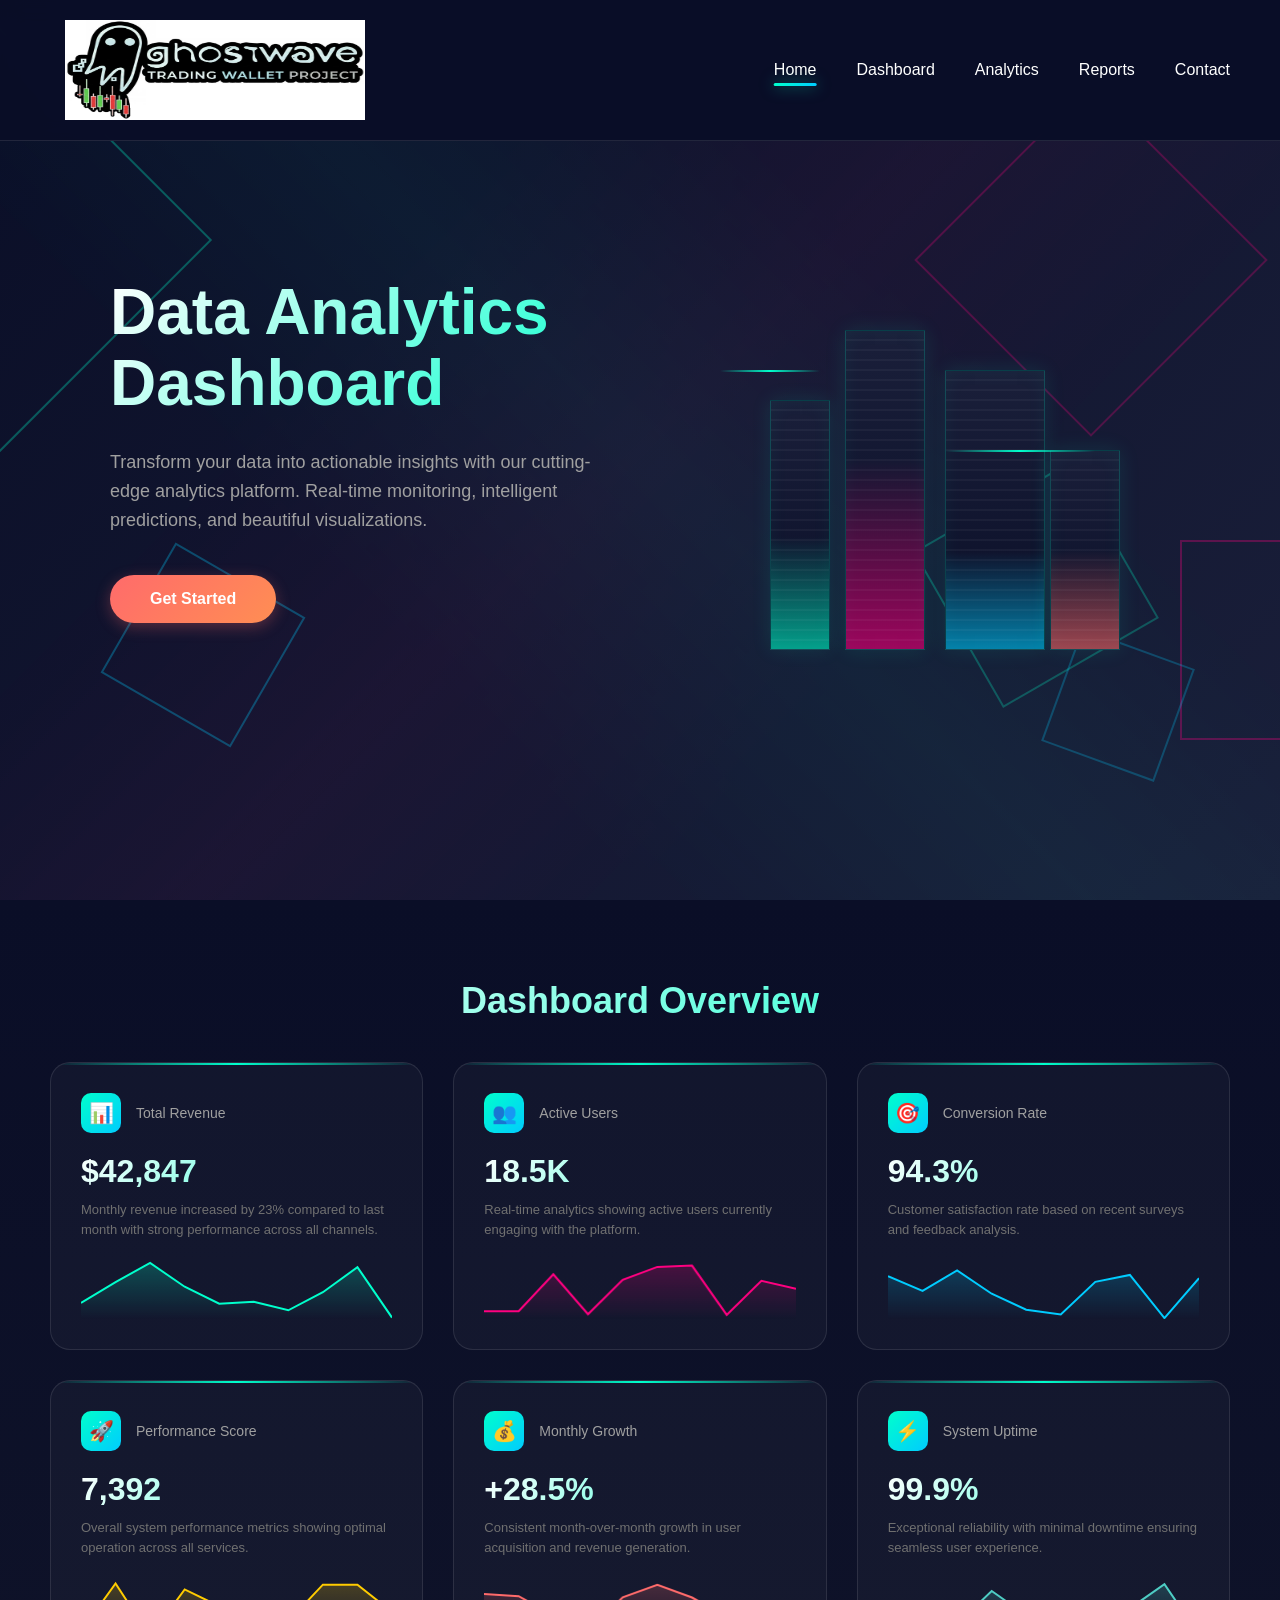
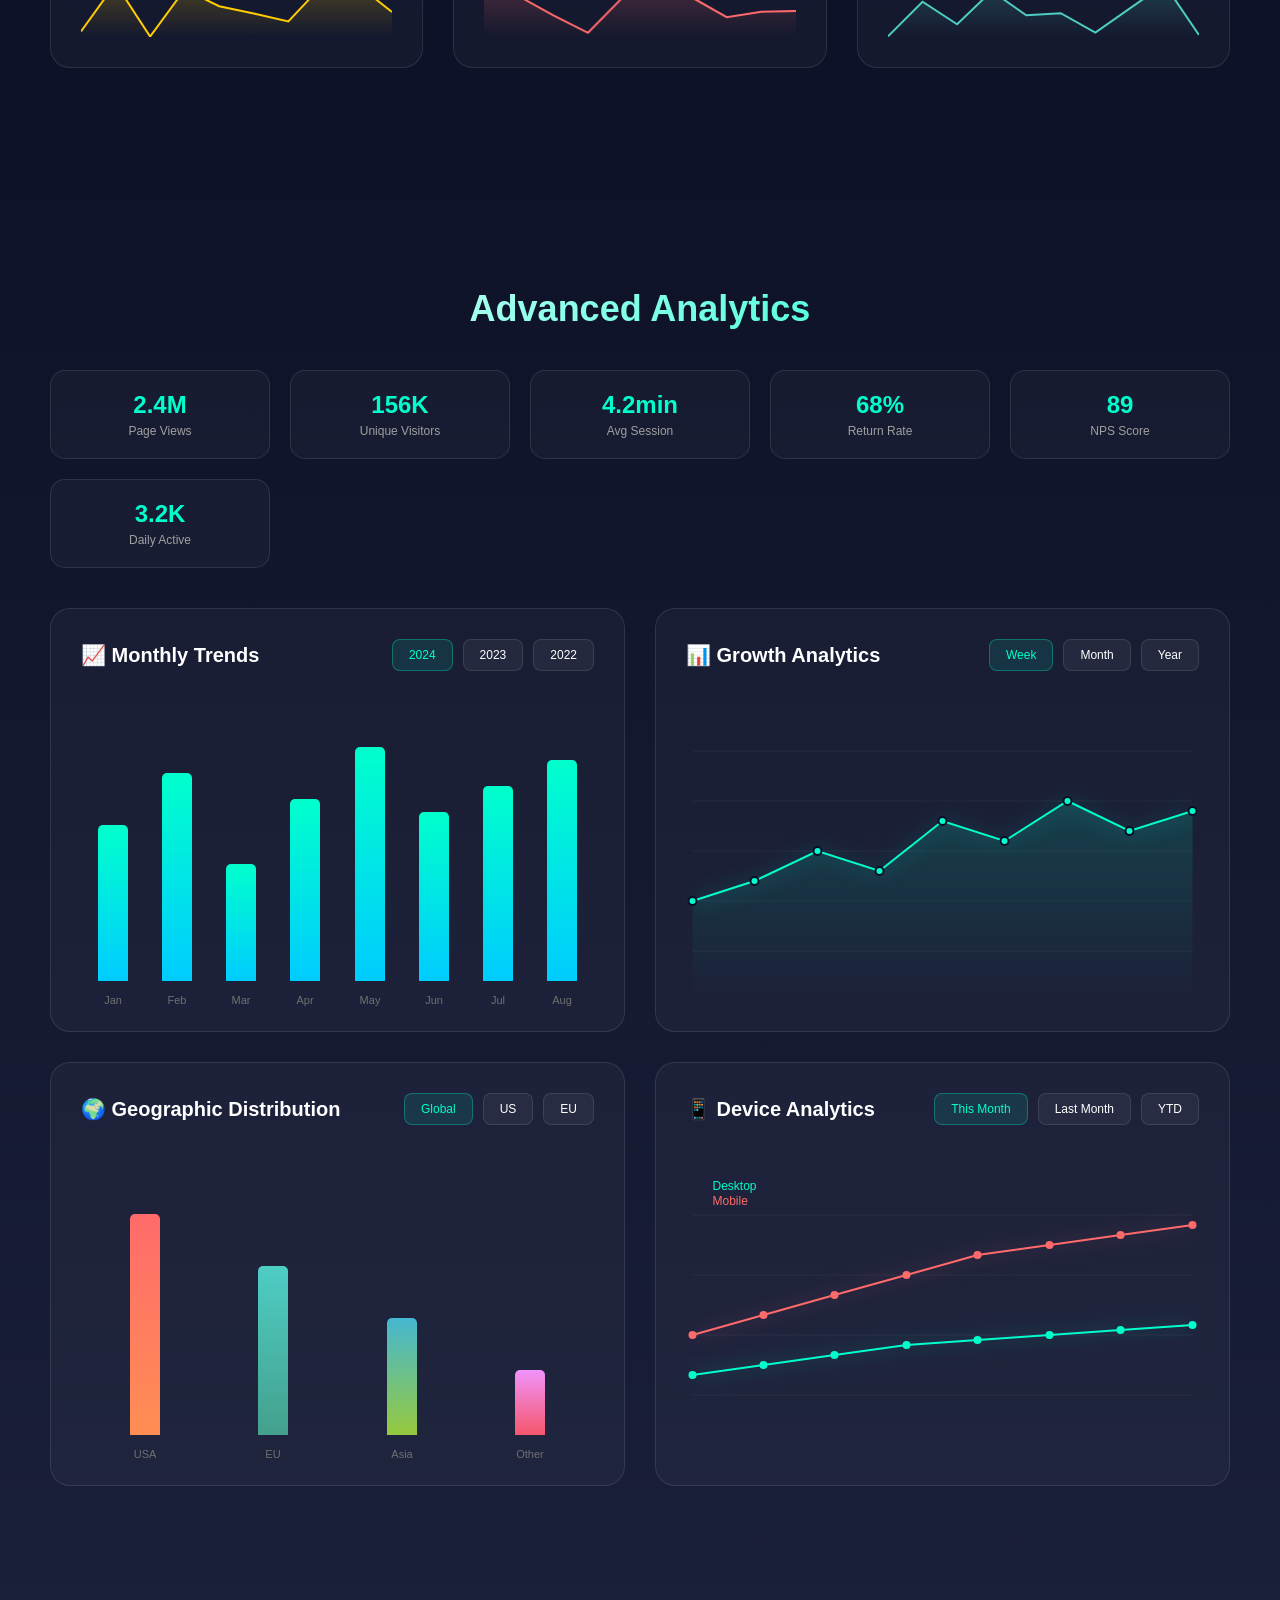
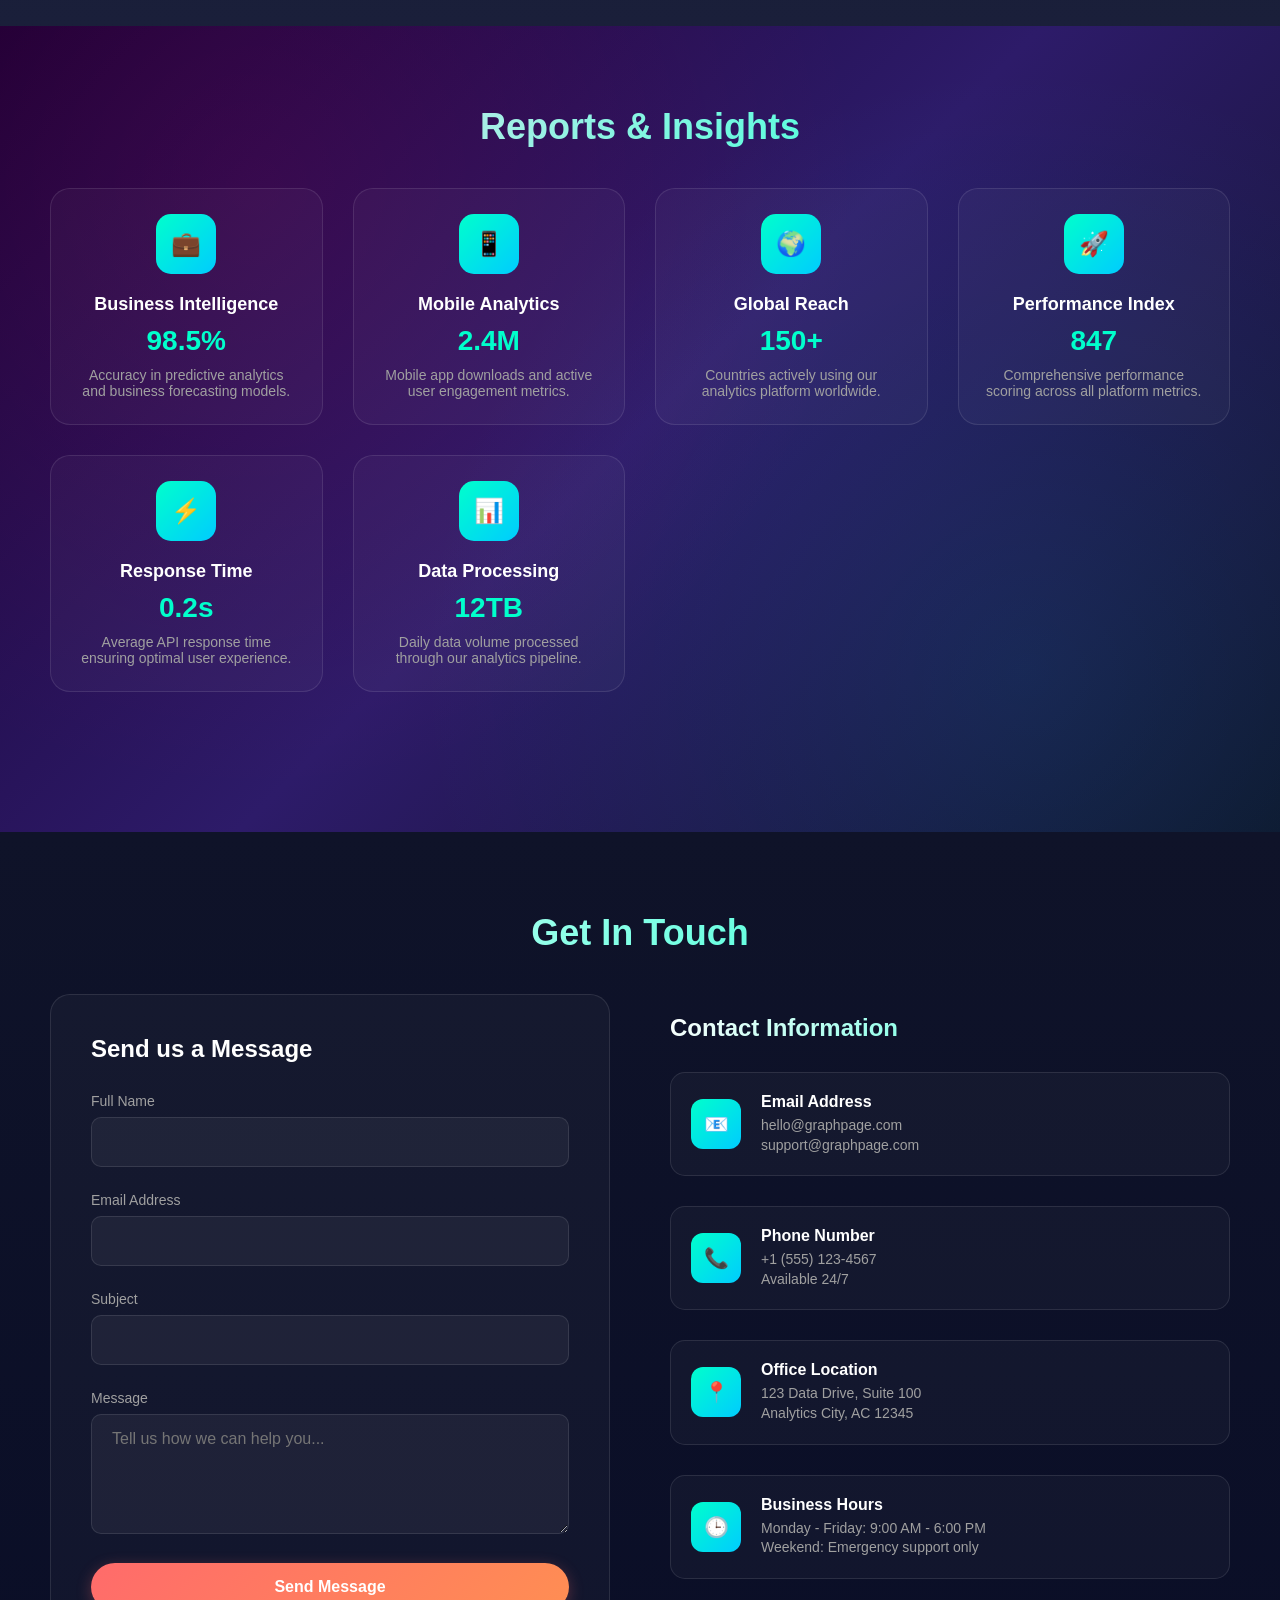
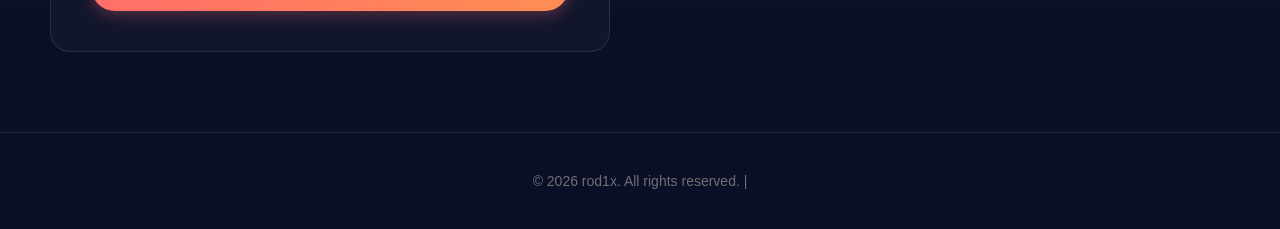
==== commit 7f0db506: "Update index.html" ====
--- a/index.html
+++ b/index.html
@@ -23,7 +23,7 @@
                         <path d="M3 13h2v8H3zm4-8h2v13H7zm4-2h2v15h-2zm4 4h2v11h-2zm4-2h2v13h-2z"/>
                     </svg>
                 </div>
-                 <img src="GW.jpg" alt="Logotipo da empresa" width="300" height="100">
+                 <img src="GW.png" alt="Logotipo da empresa" width="300" height="100">
             </a>
             <ul class="nav-links">
                 <li><a href="#home" class="active">Home</a></li>
@@ -528,3 +528,4 @@
 
 
 
+
--- a/templatemo-graph-page.css
+++ b/templatemo-graph-page.css
@@ -42,7 +42,7 @@
 	display: flex;
 	justify-content: space-between;
 	align-items: center;
-	max-width: 1400px;
+	max-width: 1200px;
 	margin: 0 auto;
 }
 
@@ -1113,3 +1113,4 @@
 		gap: 40px;
 	}
 }
+
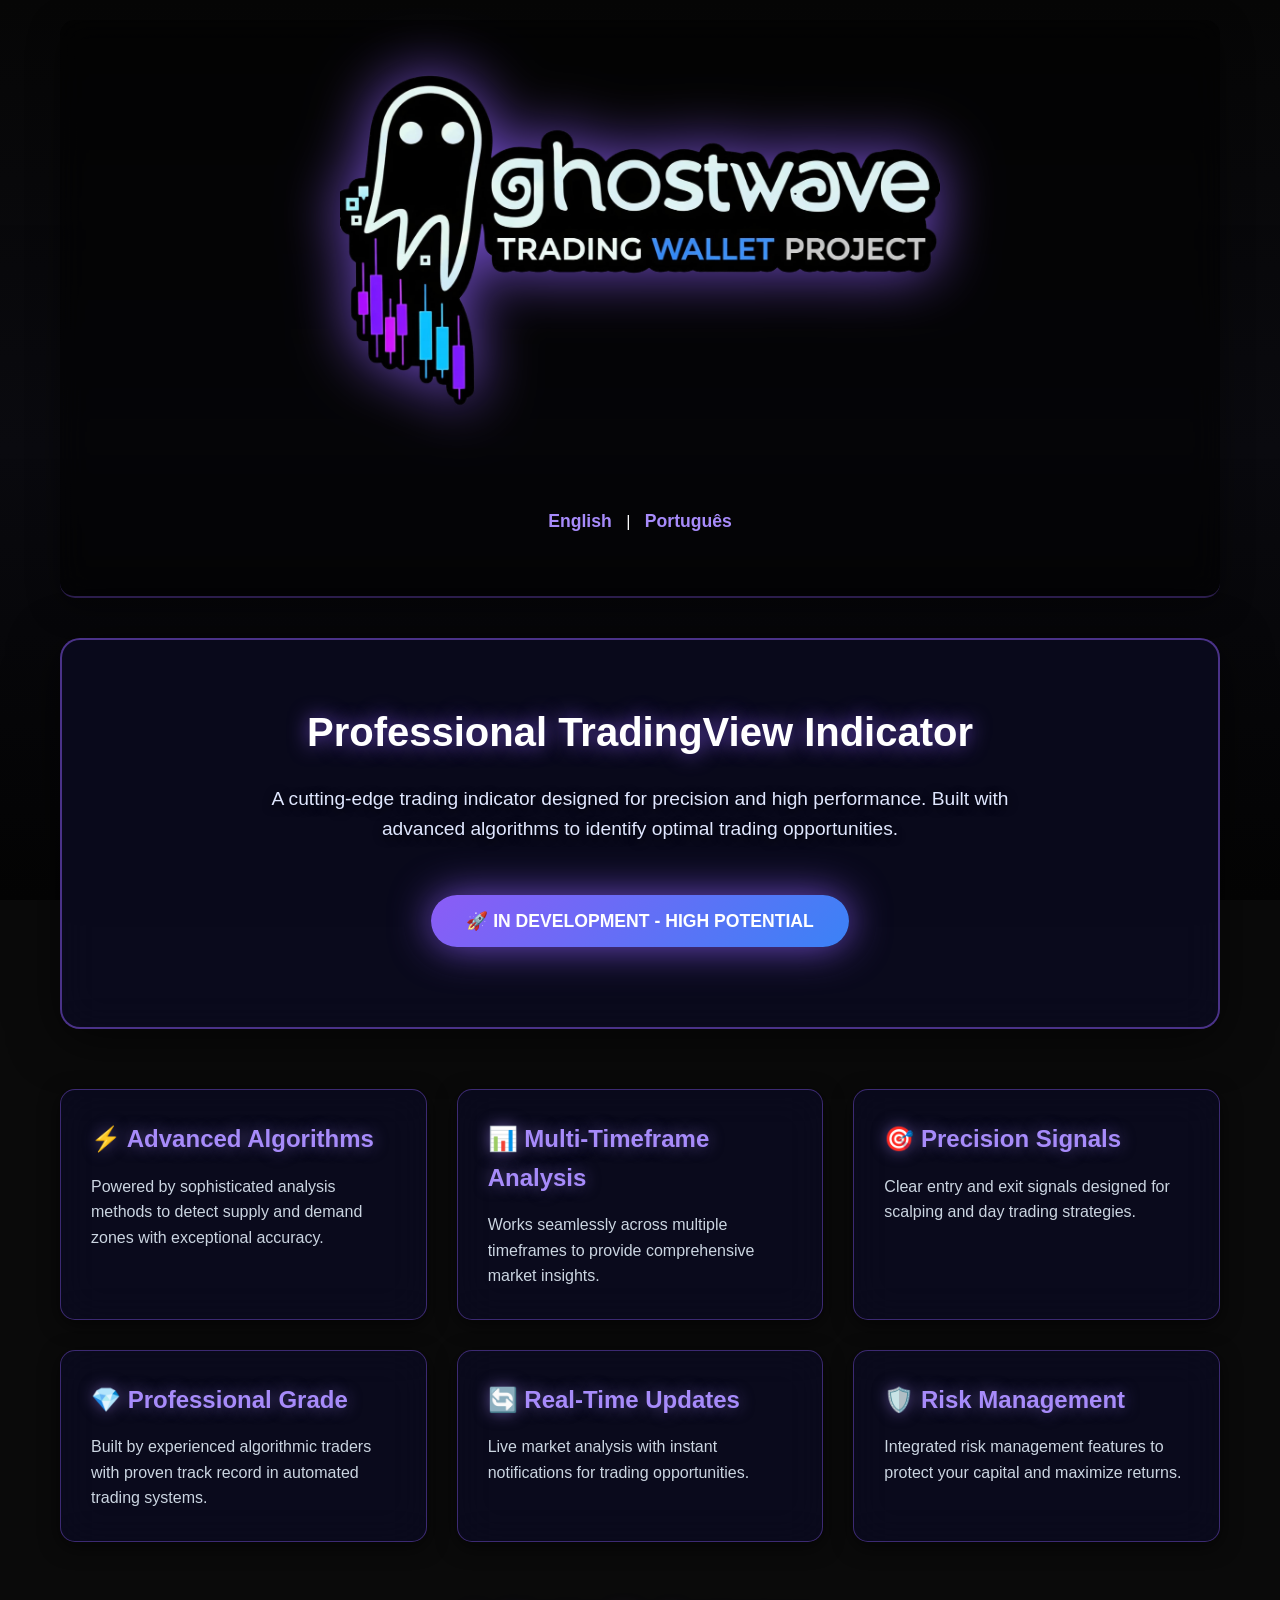
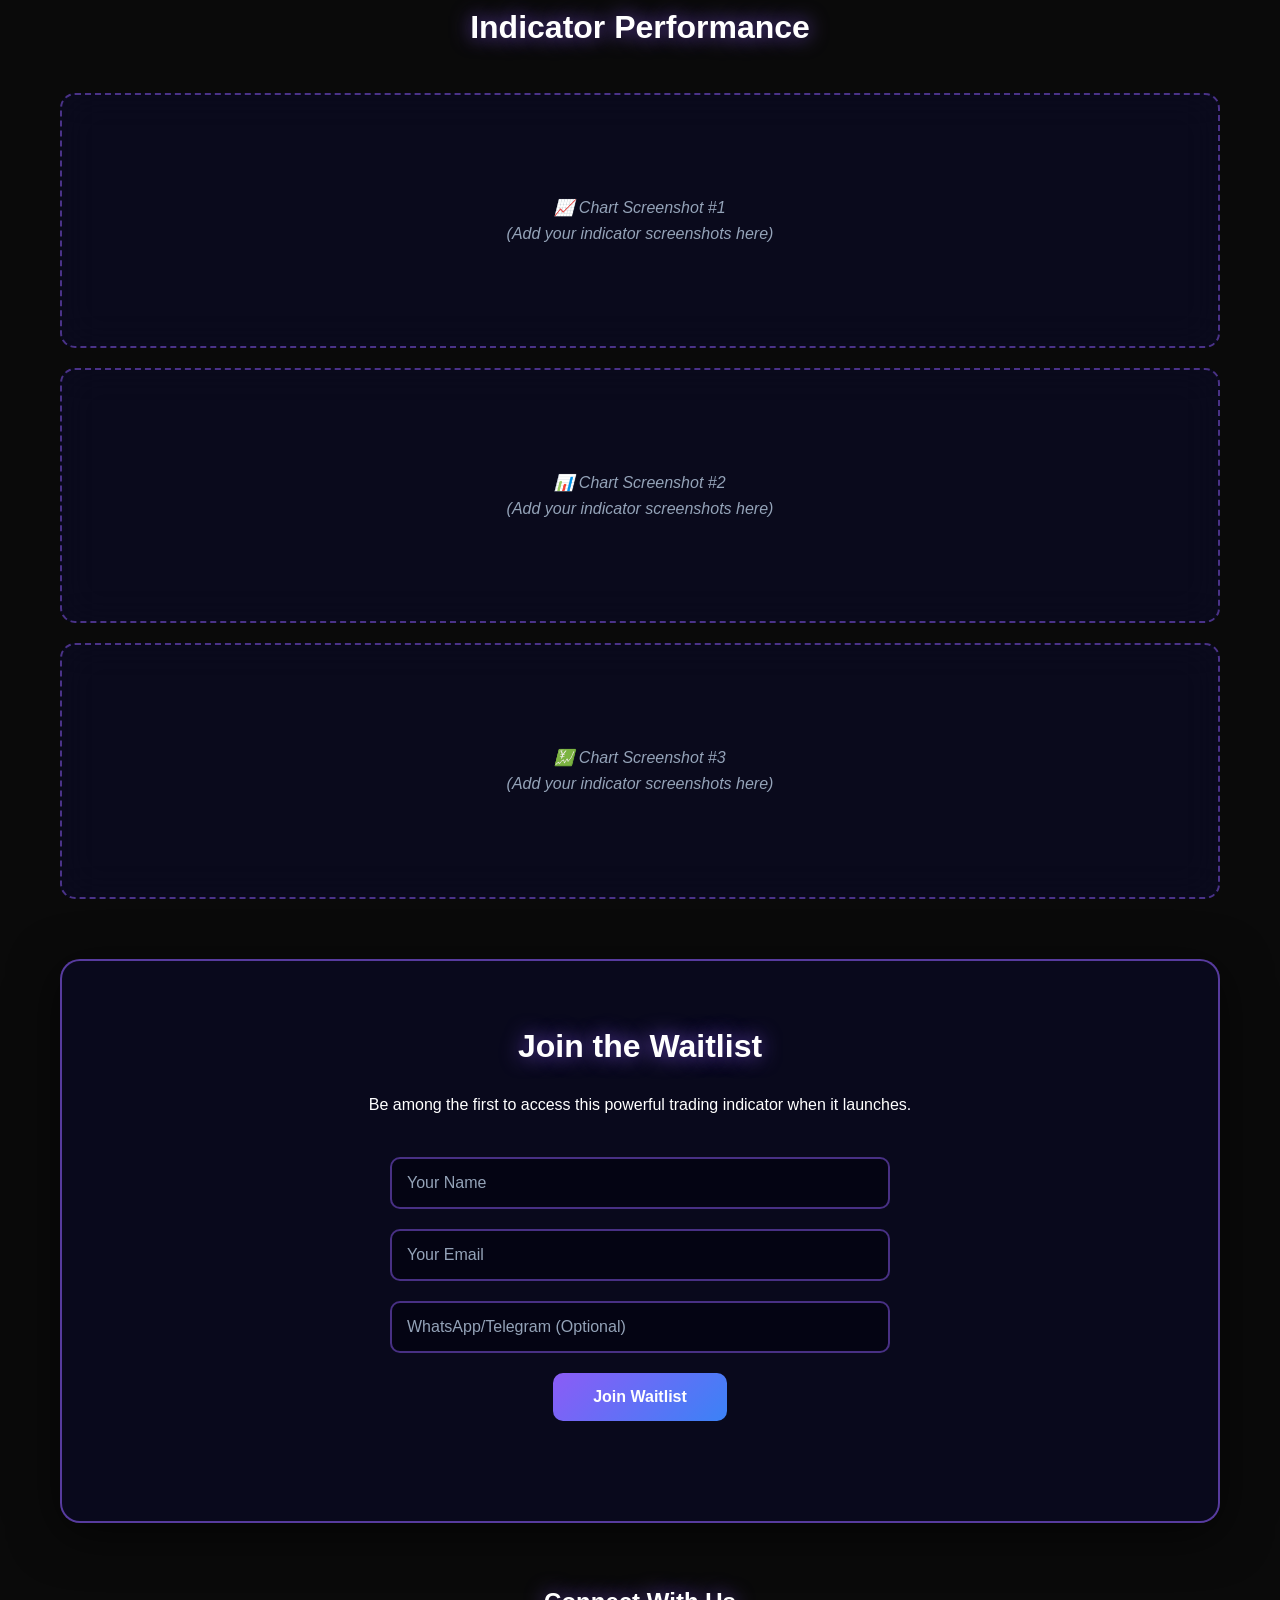
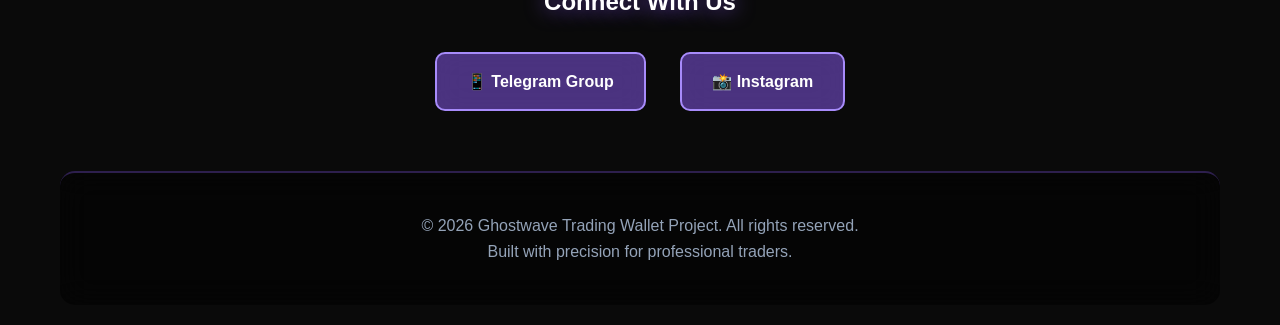
==== commit 81045b13: "Add files via upload" ====
--- a/index.html
+++ b/index.html
@@ -1,531 +1,434 @@
-<!DOCTYPE html>
-<html lang="en">
-<head>
-    <meta charset="UTF-8">
-    <meta name="viewport" content="width=device-width, initial-scale=1.0">
-    <title>Graph Page - Modern Analytics Dashboard</title>
-    <link rel="stylesheet" href="templatemo-graph-page.css">
-<!-- 
-
-TemplateMo 602 Graph Page
-
-https://templatemo.com/tm-602-graph-page
-
--->
-</head>
-<body>
-    <!-- Navigation -->
-    <nav id="navbar">
-        <div class="nav-container">
-            <a href="#home" class="logo">
-                <div class="">
-                    <svg viewBox="0 0 24 24">
-                        <path d="M3 13h2v8H3zm4-8h2v13H7zm4-2h2v15h-2zm4 4h2v11h-2zm4-2h2v13h-2z"/>
-                    </svg>
-                </div>
-                 <img src="GW.png" alt="Logotipo da empresa" width="300" height="100">
-            </a>
-            <ul class="nav-links">
-                <li><a href="#home" class="active">Home</a></li>
-                <li><a href="#dashboard">Dashboard</a></li>
-                <li><a href="#analytics">Analytics</a></li>
-                <li><a href="#reports">Reports</a></li>
-                <li><a href="#contact">Contact</a></li>
-            </ul>
-            
-            <div class="hamburger" id="hamburger">
-                <span></span>
-                <span></span>
-                <span></span>
-            </div>
-        </div>
-        <ul class="nav-links-mobile" id="navLinksMobile">
-            <li><a href="#home" class="active">Home</a></li>
-            <li><a href="#dashboard">Dashboard</a></li>
-            <li><a href="#analytics">Analytics</a></li>
-            <li><a href="#reports">Reports</a></li>
-            <li><a href="#contact">Contact</a></li>
-        </ul>
-    </nav>
-
-    <!-- Hero Section -->
-    <section class="hero" id="home">
-        <div class="hero-bg"></div>
-        <div class="geometric-shapes">
-            <div class="shape shape1"></div>
-            <div class="shape shape2"></div>
-            <div class="shape shape3"></div>
-            <div class="shape shape4"></div>
-            <div class="shape shape5"></div>
-            <div class="shape shape6"></div>
-        </div>
-        
-        <div class="hero-content">
-            <div class="hero-text">
-                <h1>Data Analytics<br>Dashboard</h1>
-                <p>Transform your data into actionable insights with our cutting-edge analytics platform. Real-time monitoring, intelligent predictions, and beautiful visualizations.</p>
-                <a href="#dashboard" class="cta-button">Get Started</a>
-            </div>
-            
-            <div class="hero-visual">
-                <div class="city-container">
-                    <div class="building building1">
-                        <div class="building-fill"></div>
-                        <div class="building-windows"></div>
-                    </div>
-                    <div class="building building2">
-                        <div class="building-fill"></div>
-                        <div class="building-windows"></div>
-                    </div>
-                    <div class="building building3">
-                        <div class="building-fill"></div>
-                        <div class="building-windows"></div>
-                    </div>
-                    <div class="building building4">
-                        <div class="building-fill"></div>
-                        <div class="building-windows"></div>
-                    </div>
-                    <div class="neon-line neon-line1"></div>
-                    <div class="neon-line neon-line2"></div>
-                </div>
-            </div>
-        </div>
-    </section>
-
-    <!-- Dashboard Section -->
-    <section class="dashboard-section" id="dashboard">
-        <div class="dashboard-container">
-            <h2 class="section-title">Dashboard Overview</h2>
-            <!-- Stats Cards -->
-            <div class="stats-grid">
-                <div class="stat-card">
-                    <div class="stat-header">
-                        <div class="stat-icon">📊</div>
-                        <div class="stat-title">Total Revenue</div>
-                    </div>
-                    <div class="stat-value">$42,847</div>
-                    <div class="stat-description">Monthly revenue increased by 23% compared to last month with strong performance across all channels.</div>
-                    <div class="stat-chart">
-                        <canvas class="mini-chart" id="miniChart1"></canvas>
-                    </div>
-                </div>
-
-                <div class="stat-card">
-                    <div class="stat-header">
-                        <div class="stat-icon">👥</div>
-                        <div class="stat-title">Active Users</div>
-                    </div>
-                    <div class="stat-value">18.5K</div>
-                    <div class="stat-description">Real-time analytics showing active users currently engaging with the platform.</div>
-                    <div class="stat-chart">
-                        <canvas class="mini-chart" id="miniChart2"></canvas>
-                    </div>
-                </div>
-
-                <div class="stat-card">
-                    <div class="stat-header">
-                        <div class="stat-icon">🎯</div>
-                        <div class="stat-title">Conversion Rate</div>
-                    </div>
-                    <div class="stat-value">94.3%</div>
-                    <div class="stat-description">Customer satisfaction rate based on recent surveys and feedback analysis.</div>
-                    <div class="stat-chart">
-                        <canvas class="mini-chart" id="miniChart3"></canvas>
-                    </div>
-                </div>
-
-                <div class="stat-card">
-                    <div class="stat-header">
-                        <div class="stat-icon">🚀</div>
-                        <div class="stat-title">Performance Score</div>
-                    </div>
-                    <div class="stat-value">7,392</div>
-                    <div class="stat-description">Overall system performance metrics showing optimal operation across all services.</div>
-                    <div class="stat-chart">
-                        <canvas class="mini-chart" id="miniChart4"></canvas>
-                    </div>
-                </div>
-
-                <div class="stat-card">
-                    <div class="stat-header">
-                        <div class="stat-icon">💰</div>
-                        <div class="stat-title">Monthly Growth</div>
-                    </div>
-                    <div class="stat-value">+28.5%</div>
-                    <div class="stat-description">Consistent month-over-month growth in user acquisition and revenue generation.</div>
-                    <div class="stat-chart">
-                        <canvas class="mini-chart" id="miniChart5"></canvas>
-                    </div>
-                </div>
-
-                <div class="stat-card">
-                    <div class="stat-header">
-                        <div class="stat-icon">⚡</div>
-                        <div class="stat-title">System Uptime</div>
-                    </div>
-                    <div class="stat-value">99.9%</div>
-                    <div class="stat-description">Exceptional reliability with minimal downtime ensuring seamless user experience.</div>
-                    <div class="stat-chart">
-                        <canvas class="mini-chart" id="miniChart6"></canvas>
-                    </div>
-                </div>
-            </div>
-        </div>
-    </section>
-
-    <!-- Analytics Section -->
-    <section class="analytics-section" id="analytics">
-        <div class="dashboard-container">
-            <h2 class="section-title">Advanced Analytics</h2>
-            
-            <!-- Key Metrics Overview -->
-            <div class="metrics-grid">
-                <div class="metric-item">
-                    <div class="metric-value">2.4M</div>
-                    <div class="metric-label">Page Views</div>
-                </div>
-                <div class="metric-item">
-                    <div class="metric-value">156K</div>
-                    <div class="metric-label">Unique Visitors</div>
-                </div>
-                <div class="metric-item">
-                    <div class="metric-value">4.2min</div>
-                    <div class="metric-label">Avg Session</div>
-                </div>
-                <div class="metric-item">
-                    <div class="metric-value">68%</div>
-                    <div class="metric-label">Return Rate</div>
-                </div>
-                <div class="metric-item">
-                    <div class="metric-value">89</div>
-                    <div class="metric-label">NPS Score</div>
-                </div>
-                <div class="metric-item">
-                    <div class="metric-value">3.2K</div>
-                    <div class="metric-label">Daily Active</div>
-                </div>
-            </div>
-
-            <!-- Chart Cards -->
-            <div class="charts-grid">
-                <div class="chart-card">
-                    <div class="chart-header">
-                        <h3 class="chart-title">📈 Monthly Trends</h3>
-                        <div class="chart-options">
-                            <span class="chart-option active">2024</span>
-                            <span class="chart-option">2023</span>
-                            <span class="chart-option">2022</span>
-                        </div>
-                    </div>
-                    <div class="chart-container">
-                        <div class="bar-chart" id="barChart">
-                            <div class="bar" style="height: 60%">
-                                <span class="bar-value">120</span>
-                                <span class="bar-label">Jan</span>
-                            </div>
-                            <div class="bar" style="height: 80%">
-                                <span class="bar-value">180</span>
-                                <span class="bar-label">Feb</span>
-                            </div>
-                            <div class="bar" style="height: 45%">
-                                <span class="bar-value">90</span>
-                                <span class="bar-label">Mar</span>
-                            </div>
-                            <div class="bar" style="height: 70%">
-                                <span class="bar-value">140</span>
-                                <span class="bar-label">Apr</span>
-                            </div>
-                            <div class="bar" style="height: 90%">
-                                <span class="bar-value">200</span>
-                                <span class="bar-label">May</span>
-                            </div>
-                            <div class="bar" style="height: 65%">
-                                <span class="bar-value">130</span>
-                                <span class="bar-label">Jun</span>
-                            </div>
-                            <div class="bar" style="height: 75%">
-                                <span class="bar-value">150</span>
-                                <span class="bar-label">Jul</span>
-                            </div>
-                            <div class="bar" style="height: 85%">
-                                <span class="bar-value">170</span>
-                                <span class="bar-label">Aug</span>
-                            </div>
-                        </div>
-                    </div>
-                </div>
-
-                <div class="chart-card">
-                    <div class="chart-header">
-                        <h3 class="chart-title">📊 Growth Analytics</h3>
-                        <div class="chart-options">
-                            <span class="chart-option active">Week</span>
-                            <span class="chart-option">Month</span>
-                            <span class="chart-option">Year</span>
-                        </div>
-                    </div>
-                    <div class="chart-container">
-                        <div class="line-chart">
-                            <svg class="line-chart-svg" viewBox="0 0 500 300">
-                                <defs>
-                                    <linearGradient id="gradient" x1="0%" y1="0%" x2="0%" y2="100%">
-                                        <stop offset="0%" style="stop-color:#00ffcc;stop-opacity:0.5" />
-                                        <stop offset="100%" style="stop-color:#00ffcc;stop-opacity:0" />
-                                    </linearGradient>
-                                </defs>
-                                <!-- Grid lines -->
-                                <line x1="0" y1="50" x2="500" y2="50" class="chart-grid-line" />
-                                <line x1="0" y1="100" x2="500" y2="100" class="chart-grid-line" />
-                                <line x1="0" y1="150" x2="500" y2="150" class="chart-grid-line" />
-                                <line x1="0" y1="200" x2="500" y2="200" class="chart-grid-line" />
-                                <line x1="0" y1="250" x2="500" y2="250" class="chart-grid-line" />
-                                
-                                <!-- Area -->
-                                <path d="M 0,200 L 62,180 L 125,150 L 187,170 L 250,120 L 312,140 L 375,100 L 437,130 L 500,110 L 500,300 L 0,300 Z" class="chart-area" />
-                                
-                                <!-- Line -->
-                                <path d="M 0,200 L 62,180 L 125,150 L 187,170 L 250,120 L 312,140 L 375,100 L 437,130 L 500,110" class="chart-line" />
-                                
-                                <!-- Dots -->
-                                <circle cx="0" cy="200" class="chart-dot" />
-                                <circle cx="62" cy="180" class="chart-dot" />
-                                <circle cx="125" cy="150" class="chart-dot" />
-                                <circle cx="187" cy="170" class="chart-dot" />
-                                <circle cx="250" cy="120" class="chart-dot" />
-                                <circle cx="312" cy="140" class="chart-dot" />
-                                <circle cx="375" cy="100" class="chart-dot" />
-                                <circle cx="437" cy="130" class="chart-dot" />
-                                <circle cx="500" cy="110" class="chart-dot" />
-                            </svg>
-                        </div>
-                    </div>
-                </div>
-
-                <div class="chart-card">
-                    <div class="chart-header">
-                        <h3 class="chart-title">🌍 Geographic Distribution</h3>
-                        <div class="chart-options">
-                            <span class="chart-option active">Global</span>
-                            <span class="chart-option">US</span>
-                            <span class="chart-option">EU</span>
-                        </div>
-                    </div>
-                    <div class="chart-container">
-                        <div class="bar-chart">
-                            <div class="bar" style="height: 85%; background: linear-gradient(180deg, #ff6b6b 0%, #ff8e53 100%);">
-                                <span class="bar-value">42%</span>
-                                <span class="bar-label">USA</span>
-                            </div>
-                            <div class="bar" style="height: 65%; background: linear-gradient(180deg, #4ecdc4 0%, #44a08d 100%);">
-                                <span class="bar-value">28%</span>
-                                <span class="bar-label">EU</span>
-                            </div>
-                            <div class="bar" style="height: 45%; background: linear-gradient(180deg, #45b7d1 0%, #96c93d 100%);">
-                                <span class="bar-value">18%</span>
-                                <span class="bar-label">Asia</span>
-                            </div>
-                            <div class="bar" style="height: 25%; background: linear-gradient(180deg, #f093fb 0%, #f5576c 100%);">
-                                <span class="bar-value">12%</span>
-                                <span class="bar-label">Other</span>
-                            </div>
-                        </div>
-                    </div>
-                </div>
-
-                <div class="chart-card">
-                    <div class="chart-header">
-                        <h3 class="chart-title">📱 Device Analytics</h3>
-                        <div class="chart-options">
-                            <span class="chart-option active">This Month</span>
-                            <span class="chart-option">Last Month</span>
-                            <span class="chart-option">YTD</span>
-                        </div>
-                    </div>
-                    <div class="chart-container">
-                        <div class="line-chart">
-                            <svg class="line-chart-svg" viewBox="0 0 500 300">
-                                <defs>
-                                    <linearGradient id="gradient2" x1="0%" y1="0%" x2="0%" y2="100%">
-                                        <stop offset="0%" style="stop-color:#ff6b6b;stop-opacity:0.5" />
-                                        <stop offset="100%" style="stop-color:#ff6b6b;stop-opacity:0" />
-                                    </linearGradient>
-                                </defs>
-                                <!-- Grid lines -->
-                                <line x1="0" y1="60" x2="500" y2="60" class="chart-grid-line" />
-                                <line x1="0" y1="120" x2="500" y2="120" class="chart-grid-line" />
-                                <line x1="0" y1="180" x2="500" y2="180" class="chart-grid-line" />
-                                <line x1="0" y1="240" x2="500" y2="240" class="chart-grid-line" />
-                                
-                                <!-- Mobile Line -->
-                                <path d="M 0,180 L 71,160 L 142,140 L 214,120 L 285,100 L 357,90 L 428,80 L 500,70" stroke="#ff6b6b" stroke-width="2" fill="none" filter="drop-shadow(0 0 10px rgba(255, 107, 107, 0.5))"/>
-                                
-                                <!-- Desktop Line -->
-                                <path d="M 0,220 L 71,210 L 142,200 L 214,190 L 285,185 L 357,180 L 428,175 L 500,170" stroke="#00ffcc" stroke-width="2" fill="none" filter="drop-shadow(0 0 10px rgba(0, 255, 204, 0.5))"/>
-                                
-                                <!-- Mobile dots -->
-                                <circle cx="0" cy="180" r="4" fill="#ff6b6b" />
-                                <circle cx="71" cy="160" r="4" fill="#ff6b6b" />
-                                <circle cx="142" cy="140" r="4" fill="#ff6b6b" />
-                                <circle cx="214" cy="120" r="4" fill="#ff6b6b" />
-                                <circle cx="285" cy="100" r="4" fill="#ff6b6b" />
-                                <circle cx="357" cy="90" r="4" fill="#ff6b6b" />
-                                <circle cx="428" cy="80" r="4" fill="#ff6b6b" />
-                                <circle cx="500" cy="70" r="4" fill="#ff6b6b" />
-                                
-                                <!-- Desktop dots -->
-                                <circle cx="0" cy="220" r="4" fill="#00ffcc" />
-                                <circle cx="71" cy="210" r="4" fill="#00ffcc" />
-                                <circle cx="142" cy="200" r="4" fill="#00ffcc" />
-                                <circle cx="214" cy="190" r="4" fill="#00ffcc" />
-                                <circle cx="285" cy="185" r="4" fill="#00ffcc" />
-                                <circle cx="357" cy="180" r="4" fill="#00ffcc" />
-                                <circle cx="428" cy="175" r="4" fill="#00ffcc" />
-                                <circle cx="500" cy="170" r="4" fill="#00ffcc" />
-                                
-                                <!-- Labels -->
-                                <text x="20" y="50" fill="#ff6b6b" font-size="12">Mobile</text>
-                                <text x="20" y="35" fill="#00ffcc" font-size="12">Desktop</text>
-                            </svg>
-                        </div>
-                    </div>
-                </div>
-            </div>
-        </div>
-    </section>
-
-    <!-- Reports Section -->
-    <section class="reports-section" id="reports">
-        <div class="dashboard-container">
-            <h2 class="section-title">Reports & Insights</h2>
-            <div class="info-grid">
-                <div class="info-card">
-                    <div class="info-icon">💼</div>
-                    <h3 class="info-title">Business Intelligence</h3>
-                    <div class="info-value">98.5%</div>
-                    <p style="font-size: 14px; color: #a0a0a0;">Accuracy in predictive analytics and business forecasting models.</p>
-                </div>
-                <div class="info-card">
-                    <div class="info-icon">📱</div>
-                    <h3 class="info-title">Mobile Analytics</h3>
-                    <div class="info-value">2.4M</div>
-                    <p style="font-size: 14px; color: #a0a0a0;">Mobile app downloads and active user engagement metrics.</p>
-                </div>
-                <div class="info-card">
-                    <div class="info-icon">🌍</div>
-                    <h3 class="info-title">Global Reach</h3>
-                    <div class="info-value">150+</div>
-                    <p style="font-size: 14px; color: #a0a0a0;">Countries actively using our analytics platform worldwide.</p>
-                </div>
-                <div class="info-card">
-                    <div class="info-icon">🚀</div>
-                    <h3 class="info-title">Performance Index</h3>
-                    <div class="info-value">847</div>
-                    <p style="font-size: 14px; color: #a0a0a0;">Comprehensive performance scoring across all platform metrics.</p>
-                </div>
-                <div class="info-card">
-                    <div class="info-icon">⚡</div>
-                    <h3 class="info-title">Response Time</h3>
-                    <div class="info-value">0.2s</div>
-                    <p style="font-size: 14px; color: #a0a0a0;">Average API response time ensuring optimal user experience.</p>
-                </div>
-                <div class="info-card">
-                    <div class="info-icon">📊</div>
-                    <h3 class="info-title">Data Processing</h3>
-                    <div class="info-value">12TB</div>
-                    <p style="font-size: 14px; color: #a0a0a0;">Daily data volume processed through our analytics pipeline.</p>
-                </div>
-            </div>
-        </div>
-    </section>
-
-    <!-- Contact Section -->
-    <section class="contact-section" id="contact">
-        <div class="dashboard-container">
-            <h2 class="section-title">Get In Touch</h2>
-            <div class="contact-grid">
-                <!-- Contact Form -->
-                <div class="contact-form">
-                    <h3 style="margin-bottom: 30px; font-size: 24px;">Send us a Message</h3>
-                    <form id="contactForm">
-                        <div class="form-group">
-                            <label for="name">Full Name</label>
-                            <input type="text" id="name" name="name" required>
-                        </div>
-                        <div class="form-group">
-                            <label for="email">Email Address</label>
-                            <input type="email" id="email" name="email" required>
-                        </div>
-                        <div class="form-group">
-                            <label for="subject">Subject</label>
-                            <input type="text" id="subject" name="subject" required>
-                        </div>
-                        <div class="form-group">
-                            <label for="message">Message</label>
-                            <textarea id="message" name="message" required placeholder="Tell us how we can help you..."></textarea>
-                        </div>
-                        <button type="submit" class="cta-button" style="width: 100%;">Send Message</button>
-                    </form>
-                </div>
-
-                <!-- Contact Info -->
-                <div class="contact-info">
-                    <h3>Contact Information</h3>
-                    
-                    <a href="mailto:hello@graphpage.com" class="contact-item" style="text-decoration: none; color: inherit;">
-                        <div class="contact-icon">📧</div>
-                        <div class="contact-details">
-                            <h4>Email Address</h4>
-                            <p>hello@graphpage.com<br>support@graphpage.com</p>
-                        </div>
-                    </a>
-
-                    <a href="tel:+15551234567" class="contact-item" style="text-decoration: none; color: inherit;">
-                        <div class="contact-icon">📞</div>
-                        <div class="contact-details">
-                            <h4>Phone Number</h4>
-                            <p>+1 (555) 123-4567<br>Available 24/7</p>
-                        </div>
-                    </a>
-
-                    <a href="https://maps.google.com/?q=123+Data+Drive+Suite+100+Analytics+City" target="_blank" rel="noopener" class="contact-item" style="text-decoration: none; color: inherit;">
-                        <div class="contact-icon">📍</div>
-                        <div class="contact-details">
-                            <h4>Office Location</h4>
-                            <p>123 Data Drive, Suite 100<br>Analytics City, AC 12345</p>
-                        </div>
-                    </a>
-
-                    <div class="contact-item">
-                        <div class="contact-icon">🕒</div>
-                        <div class="contact-details">
-                            <h4>Business Hours</h4>
-                            <p>Monday - Friday: 9:00 AM - 6:00 PM<br>Weekend: Emergency support only</p>
-                        </div>
-                    </div>
-                </div>
-            </div>
-        </div>
-    </section>
-
-    <!-- Footer -->
-    <footer>
-        <div class="footer-content">
-            <p class="copyright">© 2026 rod1x. All rights reserved. 
-            | <!-- Designed by <a href="https://templatemo.com" rel="nofollow noopener" target="_blank">TemplateMo</a></p> -->
-        </div>
-    </footer>
-
-<script src="templatemo-graph-script.js"></script>
-</body>
-
-</html>
-
-
-
-
-
-
-
-
-
-
+<!DOCTYPE html>
+<html lang="en">
+<head>
+    <meta charset="UTF-8">
+    <meta name="viewport" content="width=device-width, initial-scale=1.0">
+    <title>Ghostwave Trading Wallet Project</title>
+    <style>
+        * {
+            margin: 0;
+            padding: 0;
+            box-sizing: border-box;
+        }
+
+        body {
+            font-family: 'Segoe UI', Tahoma, Geneva, Verdana, sans-serif;
+            background: #0a0a0a;
+            color: #ffffff;
+            line-height: 1.6;
+            position: relative;
+            min-height: 100vh;
+        }
+
+        .lightning-bg {
+            position: fixed;
+            top: 0;
+            left: 0;
+            width: 100%;
+            height: 100%;
+            z-index: -1;
+            overflow: hidden;
+        }
+
+        .lightning-bg::before {
+            content: '';
+            position: absolute;
+            top: -10%;
+            left: -10%;
+            width: 120%;
+            height: 120%;
+            background-image: url('ghostwave_background.jpg');
+            background-size: cover;
+            background-position: center center;
+            background-repeat: no-repeat;
+            image-rendering: -webkit-optimize-contrast;
+            image-rendering: crisp-edges;
+            filter: blur(0px);
+            transform: scale(1.05);
+        }
+
+        .lightning-bg::after {
+            content: '';
+            position: absolute;
+            top: 0;
+            left: 0;
+            width: 100%;
+            height: 100%;
+            background: rgba(0, 0, 0, 0.5);
+            background: linear-gradient(180deg, 
+                rgba(0, 0, 0, 0.3) 0%, 
+                rgba(10, 10, 20, 0.5) 50%, 
+                rgba(0, 0, 0, 0.6) 100%);
+        }
+
+        .container {
+            max-width: 1200px;
+            margin: 0 auto;
+            padding: 20px;
+            position: relative;
+            z-index: 1;
+        }
+
+        header {
+            text-align: center;
+            padding: 40px 20px;
+            border-bottom: 2px solid rgba(139, 92, 246, 0.3);
+            backdrop-filter: blur(15px);
+            -webkit-backdrop-filter: blur(15px);
+            background: rgba(0, 0, 0, 0.5);
+            border-radius: 15px;
+            margin-bottom: 20px;
+            box-shadow: 0 8px 32px rgba(0, 0, 0, 0.4);
+        }
+
+        .logo {
+            max-width: 600px;
+            width: 100%;
+            height: auto;
+            margin-bottom: 20px;
+            filter: drop-shadow(0 0 30px rgba(139, 92, 246, 0.8));
+        }
+
+        .language-switch {
+            margin: 20px 0;
+        }
+
+        .language-switch a {
+            color: #a78bfa;
+            text-decoration: none;
+            margin: 0 10px;
+            font-weight: bold;
+            transition: color 0.3s;
+            font-size: 1.1em;
+        }
+
+        .language-switch a:hover {
+            color: #60a5fa;
+            text-shadow: 0 0 10px rgba(96, 165, 250, 0.8);
+        }
+
+        .hero {
+            text-align: center;
+            padding: 60px 20px;
+            background: rgba(10, 10, 30, 0.9);
+            border-radius: 20px;
+            margin: 40px 0;
+            border: 2px solid rgba(139, 92, 246, 0.5);
+            backdrop-filter: blur(20px);
+            -webkit-backdrop-filter: blur(20px);
+            box-shadow: 0 10px 50px rgba(0, 0, 0, 0.6);
+        }
+
+        .hero h1 {
+            font-size: 2.5em;
+            margin-bottom: 20px;
+            color: #ffffff;
+            text-shadow: 0 0 20px rgba(139, 92, 246, 0.8);
+        }
+
+        .hero p {
+            font-size: 1.2em;
+            color: #e0e7ff;
+            max-width: 800px;
+            margin: 0 auto 30px;
+            text-shadow: 0 2px 10px rgba(0, 0, 0, 0.8);
+        }
+
+        .status-badge {
+            display: inline-block;
+            background: linear-gradient(135deg, #8b5cf6 0%, #3b82f6 100%);
+            padding: 12px 35px;
+            border-radius: 30px;
+            font-weight: bold;
+            margin: 20px 0;
+            box-shadow: 0 0 40px rgba(139, 92, 246, 0.8);
+            font-size: 1.1em;
+        }
+
+        .features {
+            display: grid;
+            grid-template-columns: repeat(auto-fit, minmax(300px, 1fr));
+            gap: 30px;
+            margin: 60px 0;
+        }
+
+        .feature-card {
+            background: rgba(10, 10, 30, 0.9);
+            padding: 30px;
+            border-radius: 15px;
+            border: 1px solid rgba(139, 92, 246, 0.4);
+            backdrop-filter: blur(20px);
+            -webkit-backdrop-filter: blur(20px);
+            transition: transform 0.3s, box-shadow 0.3s;
+            box-shadow: 0 5px 20px rgba(0, 0, 0, 0.6);
+        }
+
+        .feature-card:hover {
+            transform: translateY(-10px);
+            box-shadow: 0 15px 50px rgba(139, 92, 246, 0.6);
+            border-color: rgba(139, 92, 246, 0.8);
+        }
+
+        .feature-card h3 {
+            color: #a78bfa;
+            margin-bottom: 15px;
+            font-size: 1.5em;
+            text-shadow: 0 0 15px rgba(167, 139, 250, 0.5);
+        }
+
+        .feature-card p {
+            color: #cbd5e1;
+        }
+
+        .waitlist {
+            background: rgba(10, 10, 30, 0.95);
+            padding: 60px 20px;
+            border-radius: 20px;
+            text-align: center;
+            margin: 60px 0;
+            border: 2px solid rgba(139, 92, 246, 0.6);
+            backdrop-filter: blur(20px);
+            -webkit-backdrop-filter: blur(20px);
+            box-shadow: 0 10px 50px rgba(0, 0, 0, 0.6);
+        }
+
+        .waitlist h2 {
+            font-size: 2em;
+            color: #ffffff;
+            margin-bottom: 20px;
+            text-shadow: 0 0 20px rgba(139, 92, 246, 0.8);
+        }
+
+        .waitlist-form {
+            max-width: 500px;
+            margin: 30px auto;
+        }
+
+        .waitlist-form input {
+            width: 100%;
+            padding: 15px;
+            margin: 10px 0;
+            border: 2px solid rgba(139, 92, 246, 0.5);
+            background: rgba(5, 5, 20, 0.95);
+            color: #ffffff;
+            border-radius: 10px;
+            font-size: 1em;
+            transition: border-color 0.3s, box-shadow 0.3s;
+        }
+
+        .waitlist-form input:focus {
+            outline: none;
+            border-color: #a78bfa;
+            box-shadow: 0 0 20px rgba(139, 92, 246, 0.6);
+        }
+
+        .waitlist-form input::placeholder {
+            color: #94a3b8;
+        }
+
+        .btn {
+            display: inline-block;
+            padding: 15px 40px;
+            margin: 10px;
+            background: linear-gradient(135deg, #8b5cf6 0%, #3b82f6 100%);
+            color: white;
+            text-decoration: none;
+            border-radius: 10px;
+            font-weight: bold;
+            transition: transform 0.3s, box-shadow 0.3s;
+            border: none;
+            cursor: pointer;
+            font-size: 1em;
+        }
+
+        .btn:hover {
+            transform: scale(1.05);
+            box-shadow: 0 5px 40px rgba(139, 92, 246, 0.8);
+        }
+
+        .social-links {
+            margin: 40px 0;
+            text-align: center;
+        }
+
+        .social-links h2 {
+            color: #ffffff;
+            margin-bottom: 30px;
+            text-shadow: 0 0 20px rgba(139, 92, 246, 0.8);
+        }
+
+        .social-links a {
+            display: inline-block;
+            margin: 0 15px;
+            padding: 15px 30px;
+            background: rgba(139, 92, 246, 0.5);
+            border: 2px solid #a78bfa;
+            border-radius: 10px;
+            color: #ffffff;
+            text-decoration: none;
+            font-weight: bold;
+            transition: all 0.3s;
+            backdrop-filter: blur(15px);
+            -webkit-backdrop-filter: blur(15px);
+        }
+
+        .social-links a:hover {
+            background: rgba(139, 92, 246, 0.8);
+            transform: translateY(-5px);
+            box-shadow: 0 10px 40px rgba(139, 92, 246, 0.7);
+        }
+
+        .screenshot-section {
+            margin: 60px 0;
+            text-align: center;
+        }
+
+        .screenshot-section h2 {
+            font-size: 2em;
+            color: #ffffff;
+            margin-bottom: 40px;
+            text-shadow: 0 0 20px rgba(139, 92, 246, 0.8);
+        }
+
+        .screenshot-placeholder {
+            background: rgba(10, 10, 30, 0.9);
+            border: 2px dashed rgba(139, 92, 246, 0.5);
+            border-radius: 15px;
+            padding: 100px 20px;
+            margin: 20px 0;
+            color: #94a3b8;
+            font-style: italic;
+            backdrop-filter: blur(20px);
+            -webkit-backdrop-filter: blur(20px);
+            transition: border-color 0.3s;
+        }
+
+        .screenshot-placeholder:hover {
+            border-color: rgba(139, 92, 246, 0.8);
+        }
+
+        footer {
+            text-align: center;
+            padding: 40px 20px;
+            border-top: 2px solid rgba(139, 92, 246, 0.3);
+            margin-top: 60px;
+            color: #94a3b8;
+            background: rgba(0, 0, 0, 0.5);
+            backdrop-filter: blur(15px);
+            -webkit-backdrop-filter: blur(15px);
+            border-radius: 15px;
+        }
+
+        @media (max-width: 768px) {
+            .hero h1 {
+                font-size: 1.8em;
+            }
+
+            .features {
+                grid-template-columns: 1fr;
+            }
+
+            .logo {
+                max-width: 90%;
+            }
+        }
+    </style>
+</head>
+<body>
+    <div class="lightning-bg"></div>
+
+    <div class="container">
+        <header>
+            <img src="ghostwave_logo.png" alt="Ghostwave Trading Wallet Project" class="logo">
+            <div class="language-switch">
+                <a href="index.html">English</a> | <a href="index-pt.html">Português</a>
+            </div>
+        </header>
+
+        <section class="hero">
+            <h1>Professional TradingView Indicator</h1>
+            <p>A cutting-edge trading indicator designed for precision and high performance. Built with advanced algorithms to identify optimal trading opportunities.</p>
+            <div class="status-badge">🚀 IN DEVELOPMENT - HIGH POTENTIAL</div>
+        </section>
+
+        <section class="features">
+            <div class="feature-card">
+                <h3>⚡ Advanced Algorithms</h3>
+                <p>Powered by sophisticated analysis methods to detect supply and demand zones with exceptional accuracy.</p>
+            </div>
+
+            <div class="feature-card">
+                <h3>📊 Multi-Timeframe Analysis</h3>
+                <p>Works seamlessly across multiple timeframes to provide comprehensive market insights.</p>
+            </div>
+
+            <div class="feature-card">
+                <h3>🎯 Precision Signals</h3>
+                <p>Clear entry and exit signals designed for scalping and day trading strategies.</p>
+            </div>
+
+            <div class="feature-card">
+                <h3>💎 Professional Grade</h3>
+                <p>Built by experienced algorithmic traders with proven track record in automated trading systems.</p>
+            </div>
+
+            <div class="feature-card">
+                <h3>🔄 Real-Time Updates</h3>
+                <p>Live market analysis with instant notifications for trading opportunities.</p>
+            </div>
+
+            <div class="feature-card">
+                <h3>🛡️ Risk Management</h3>
+                <p>Integrated risk management features to protect your capital and maximize returns.</p>
+            </div>
+        </section>
+
+        <section class="screenshot-section">
+            <h2>Indicator Performance</h2>
+            <div class="screenshot-placeholder">
+                📈 Chart Screenshot #1<br>
+                (Add your indicator screenshots here)
+            </div>
+            <div class="screenshot-placeholder">
+                📊 Chart Screenshot #2<br>
+                (Add your indicator screenshots here)
+            </div>
+            <div class="screenshot-placeholder">
+                💹 Chart Screenshot #3<br>
+                (Add your indicator screenshots here)
+            </div>
+        </section>
+
+        <section class="waitlist">
+            <h2>Join the Waitlist</h2>
+            <p>Be among the first to access this powerful trading indicator when it launches.</p>
+
+            <form class="waitlist-form" id="waitlistForm">
+                <input type="text" placeholder="Your Name" required>
+                <input type="email" placeholder="Your Email" required>
+                <input type="tel" placeholder="WhatsApp/Telegram (Optional)">
+                <button type="submit" class="btn">Join Waitlist</button>
+            </form>
+        </section>
+
+        <section class="social-links">
+            <h2>Connect With Us</h2>
+            <a href="https://t.me/your_telegram_group" target="_blank">📱 Telegram Group</a>
+            <a href="https://instagram.com/your_instagram" target="_blank">📸 Instagram</a>
+        </section>
+
+        <footer>
+            <p>&copy; 2026 Ghostwave Trading Wallet Project. All rights reserved.</p>
+            <p>Built with precision for professional traders.</p>
+        </footer>
+    </div>
+
+    <script>
+        document.getElementById('waitlistForm').addEventListener('submit', function(e) {
+            e.preventDefault();
+            alert('Thank you for joining our waitlist! We will contact you soon.');
+            this.reset();
+        });
+    </script>
+</body>
+</html>
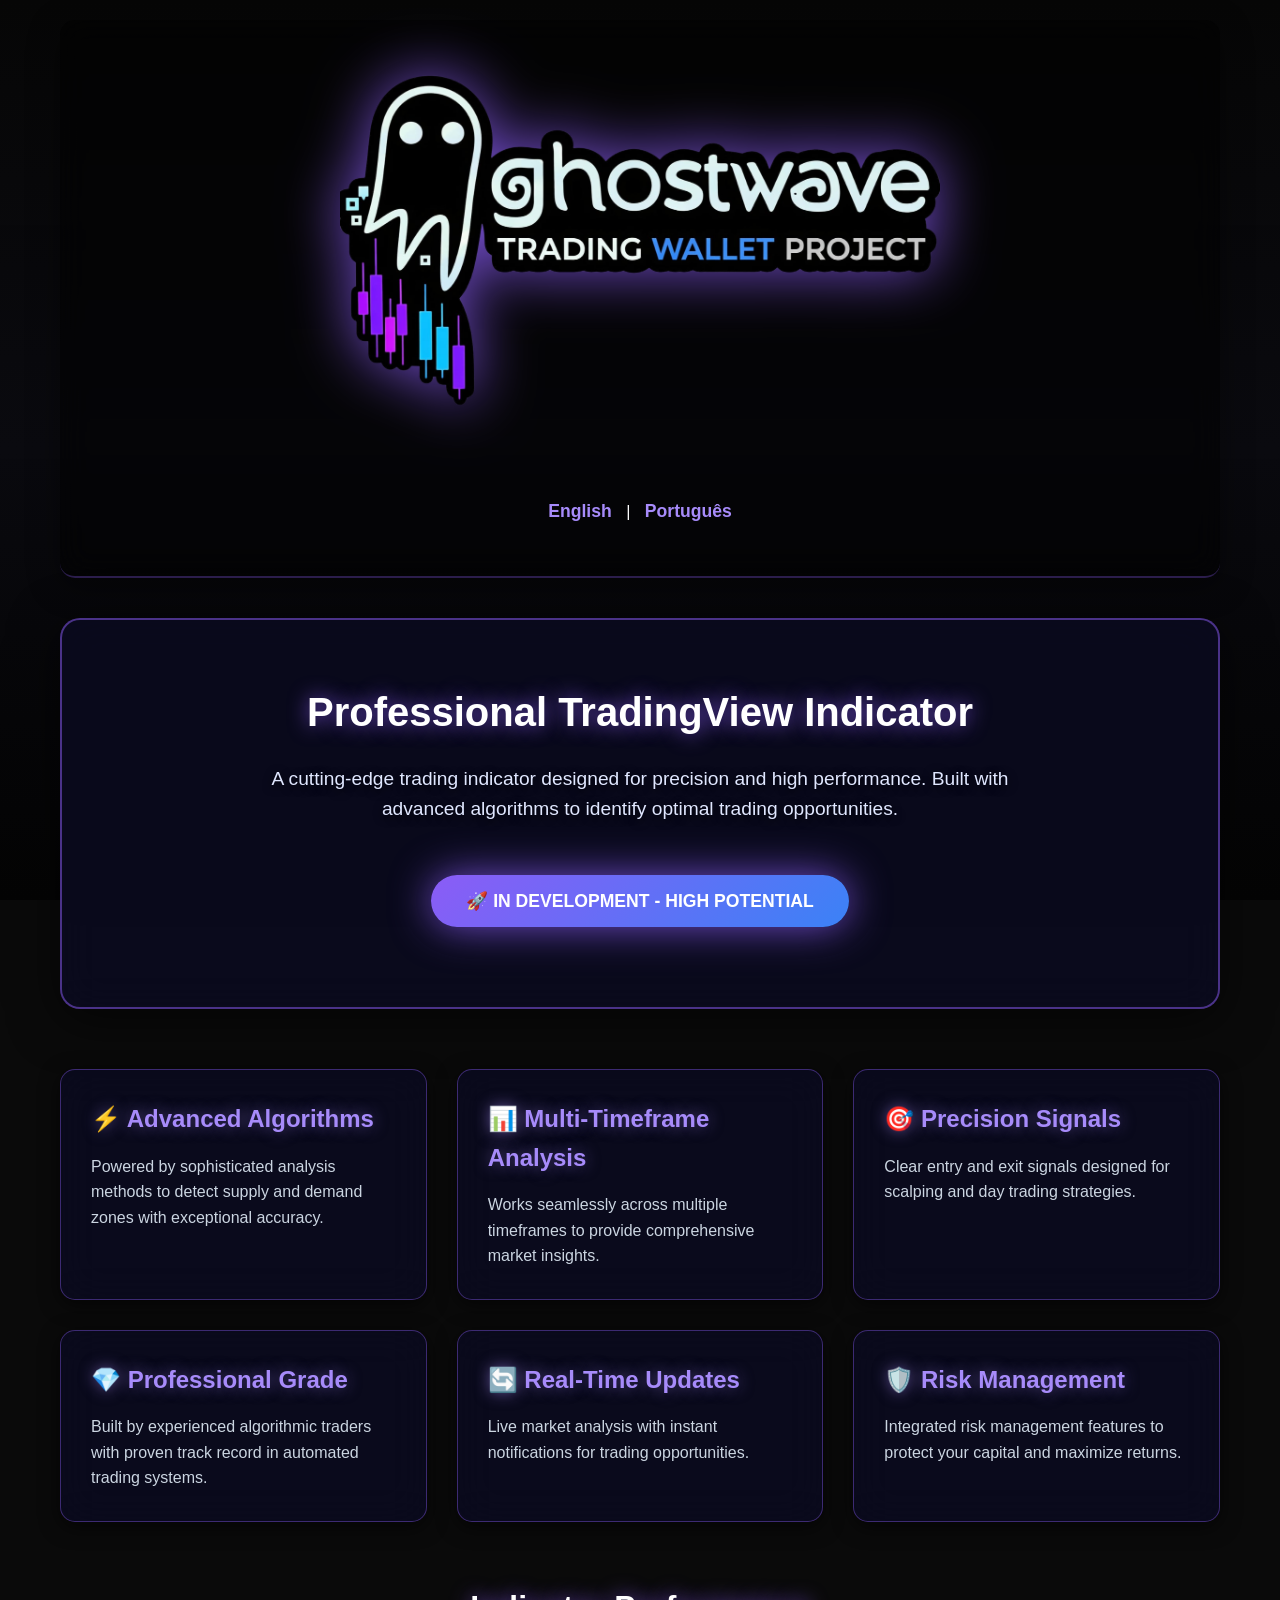
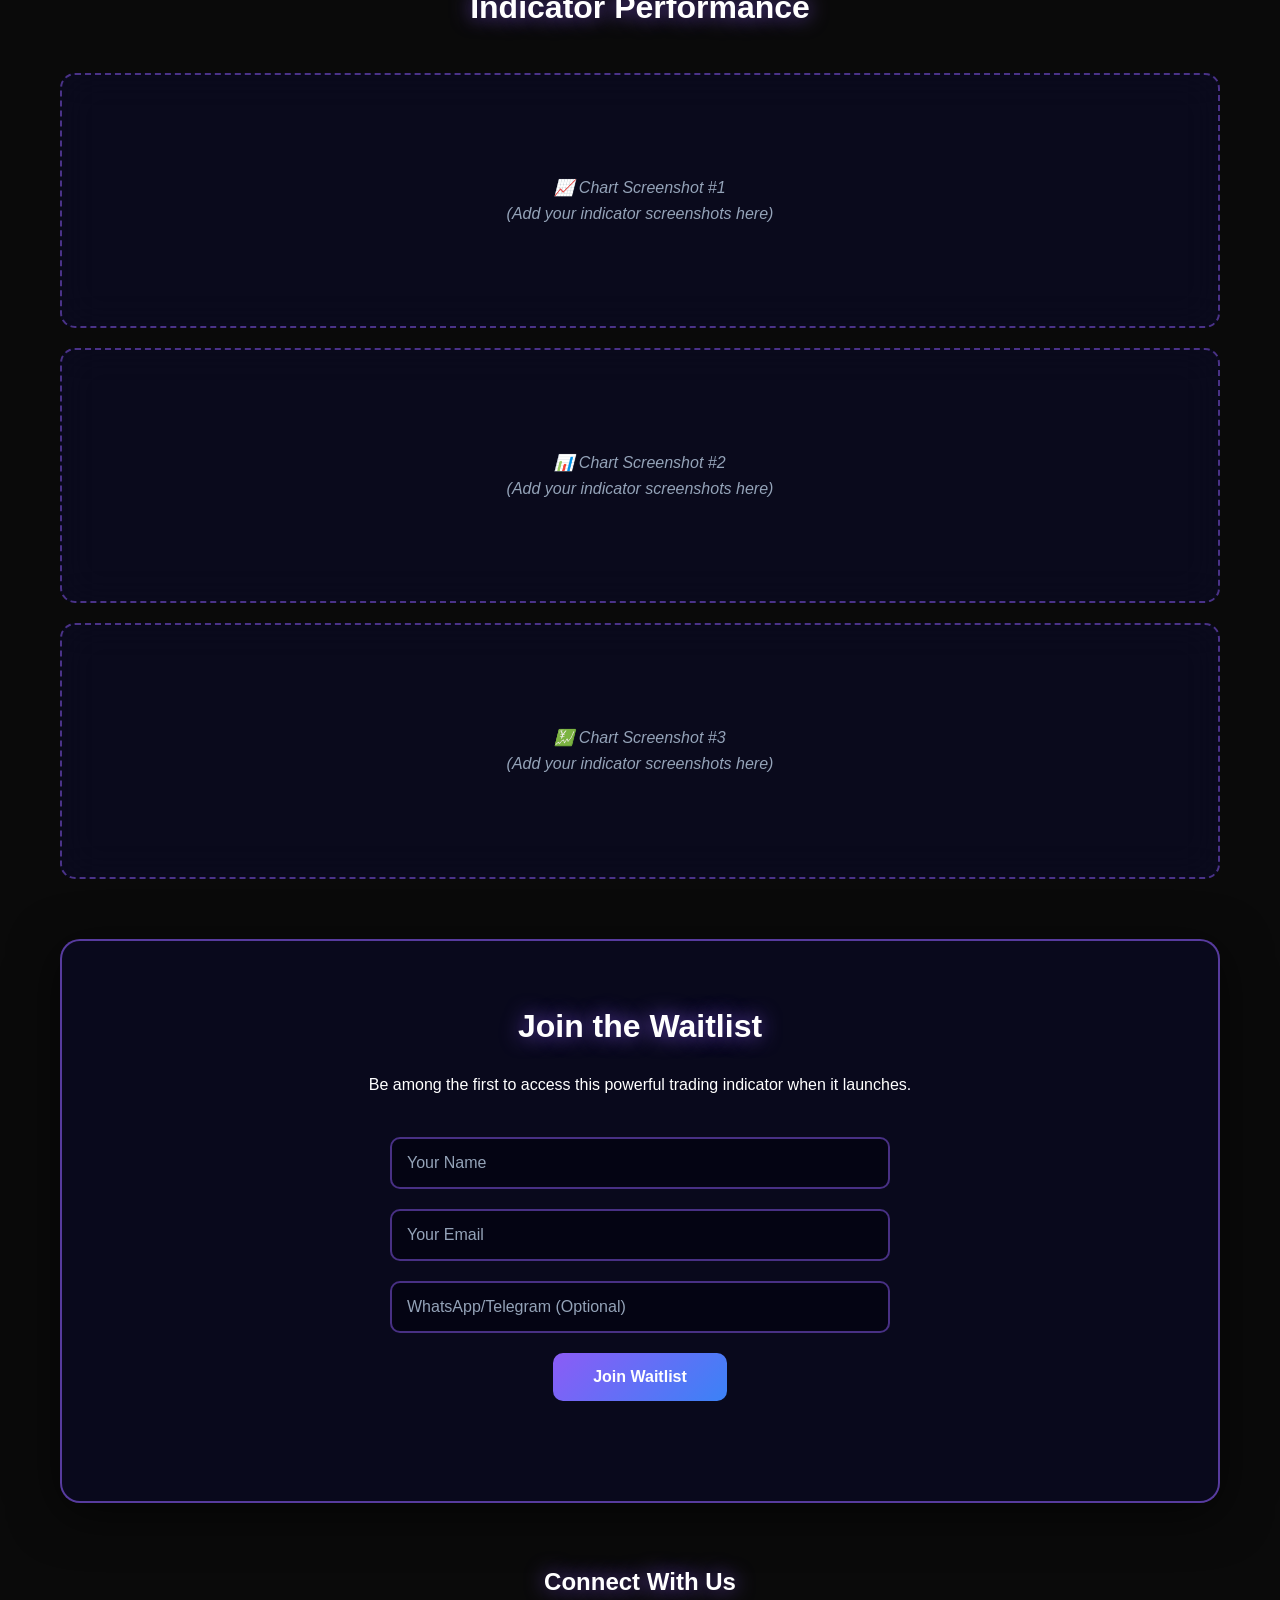
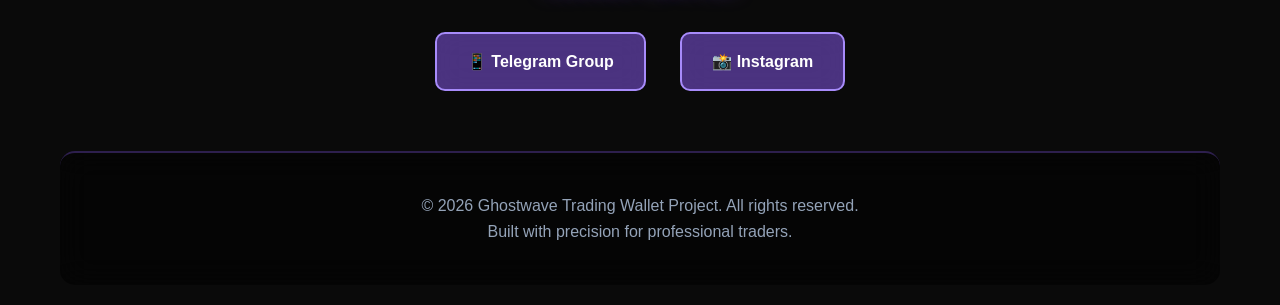
==== commit b1202c48: "Update index.html" ====
--- a/index.html
+++ b/index.html
@@ -90,7 +90,7 @@
         }
 
         .language-switch {
-            margin: 20px 0;
+            margin: 10px 0;
         }
 
         .language-switch a {
@@ -431,4 +431,4 @@
         });
     </script>
 </body>
-</html>+</html>
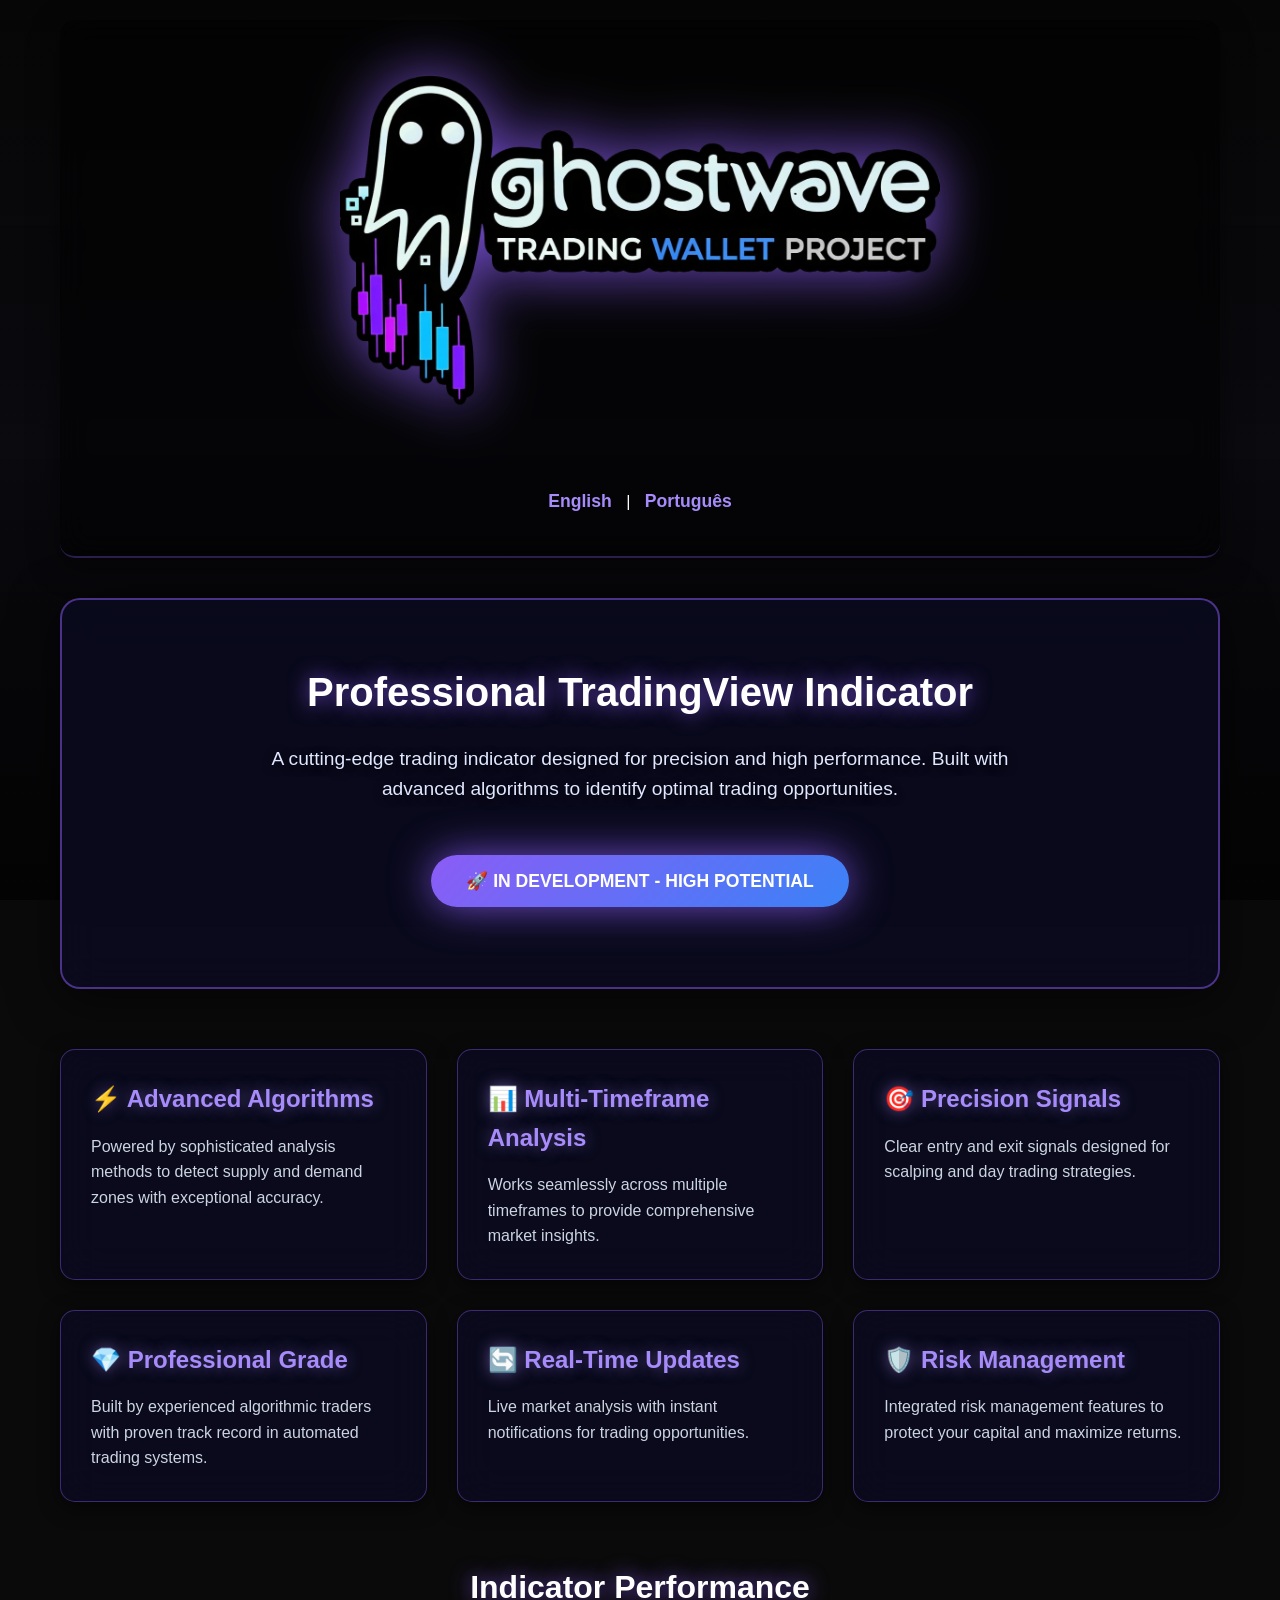
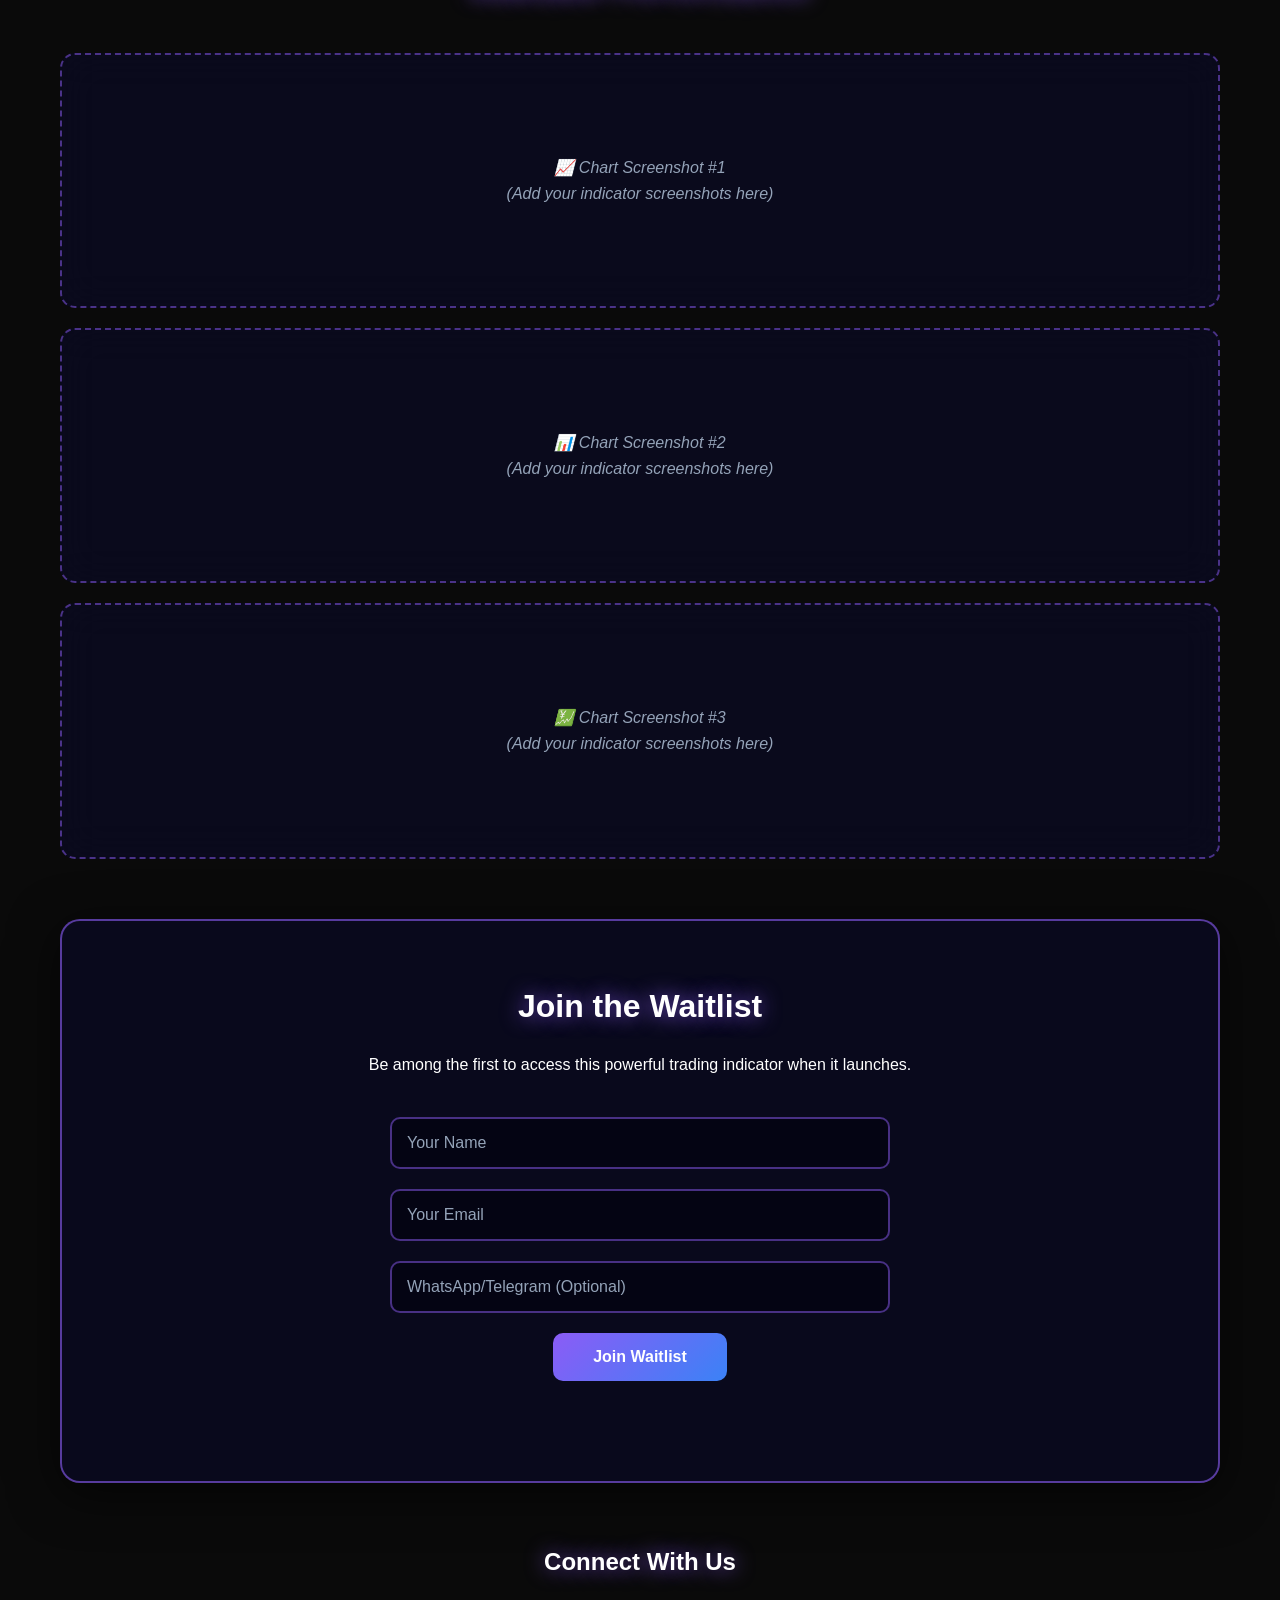
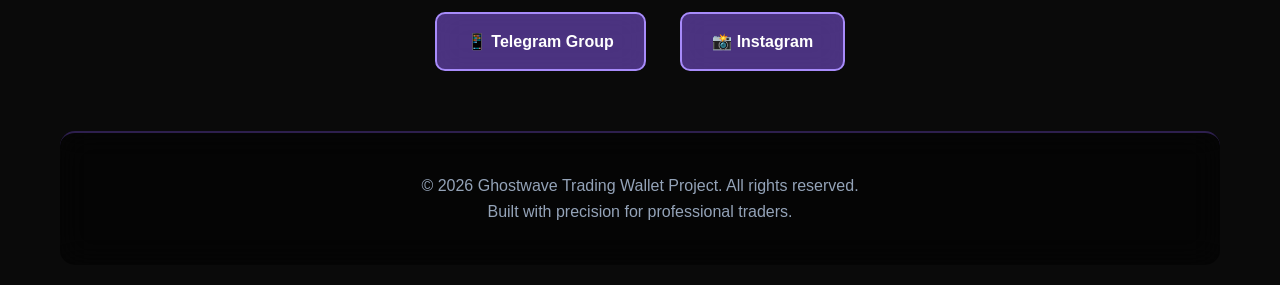
==== commit 402d6fbb: "Update index.html" ====
--- a/index.html
+++ b/index.html
@@ -90,7 +90,7 @@
         }
 
         .language-switch {
-            margin: 10px 0;
+            margin: 0px 0;
         }
 
         .language-switch a {
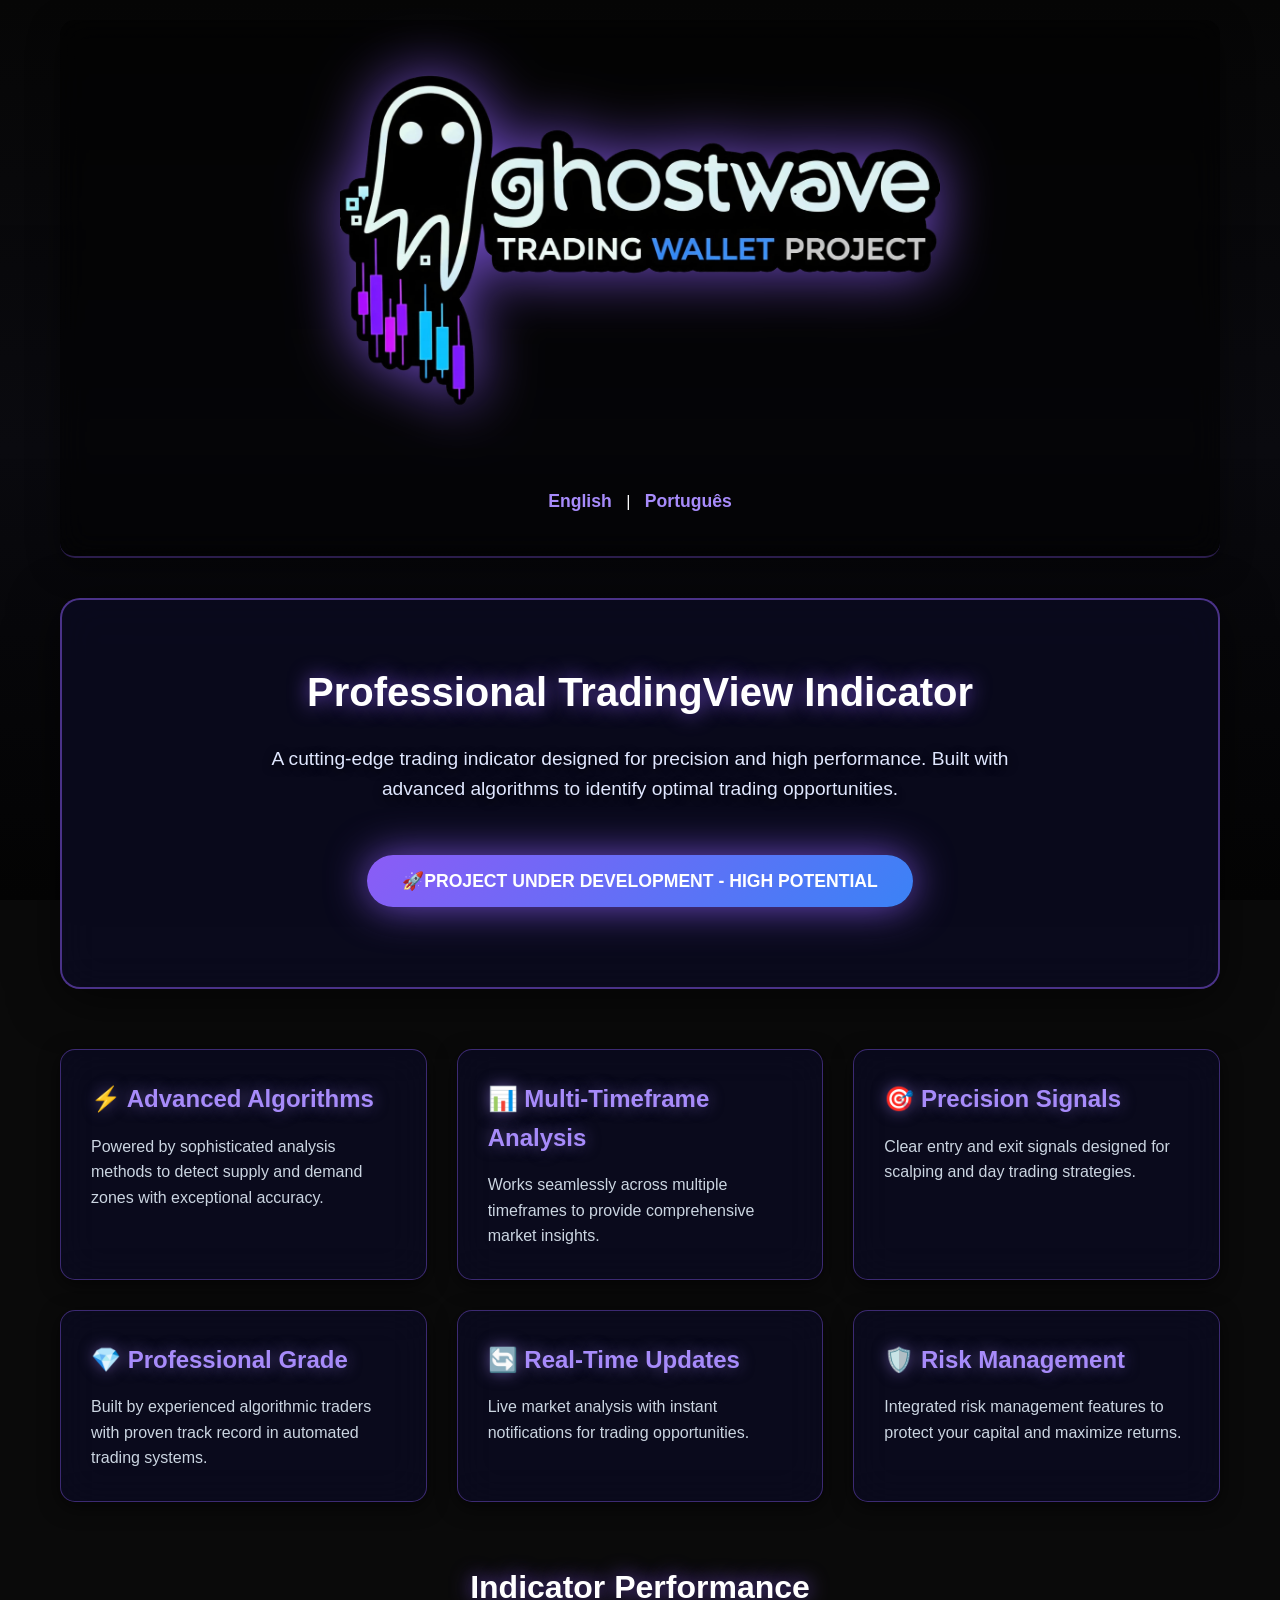
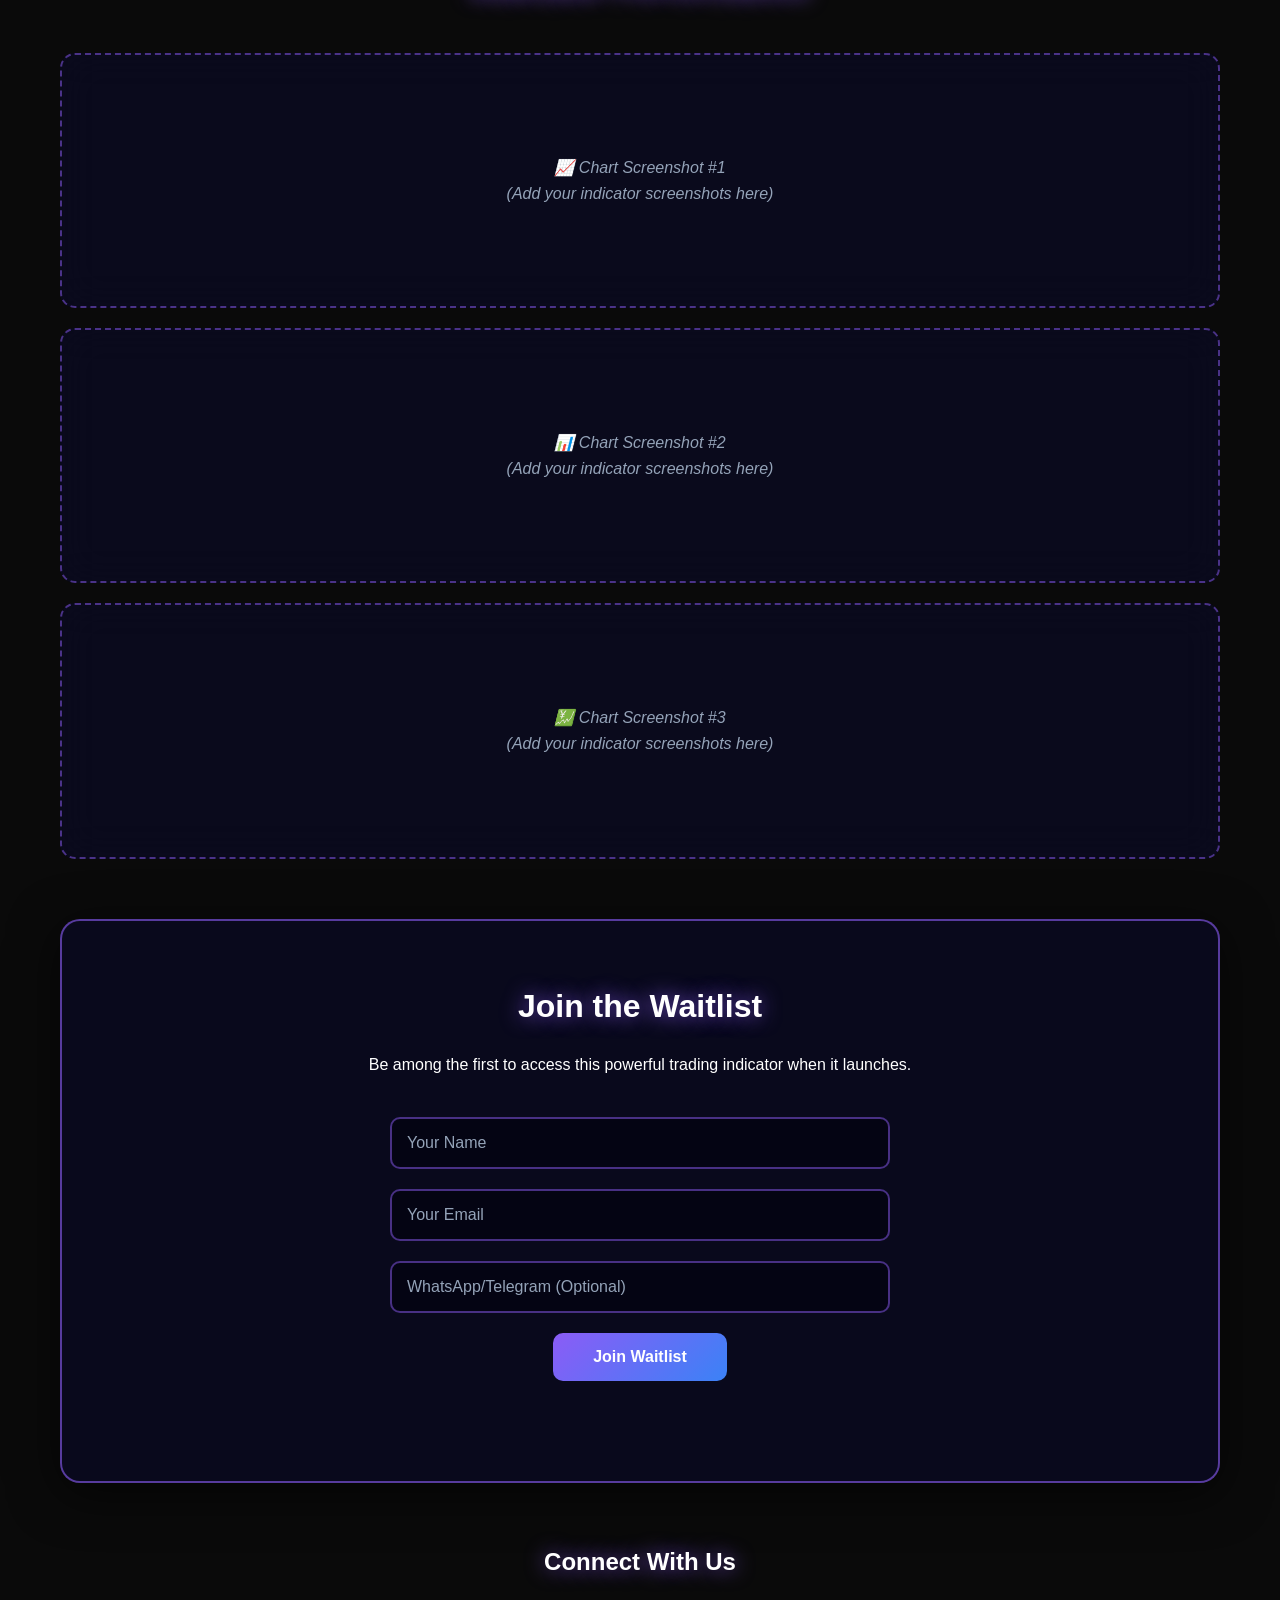
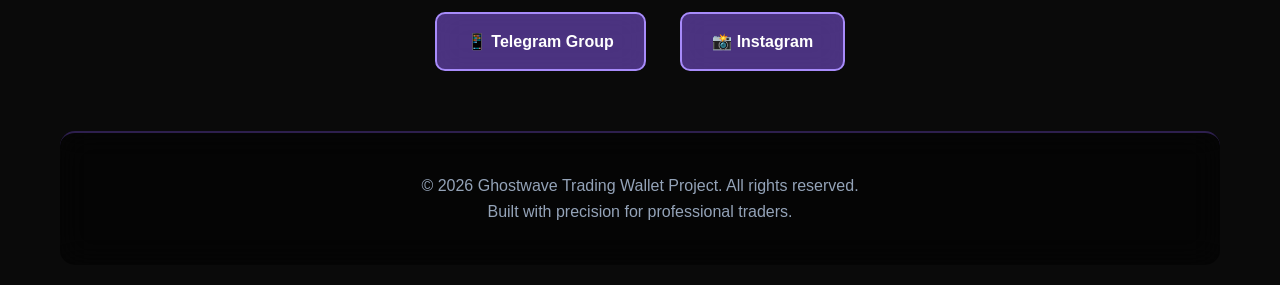
==== commit 144a0e20: "Update index.html" ====
--- a/index.html
+++ b/index.html
@@ -348,7 +348,7 @@
         <section class="hero">
             <h1>Professional TradingView Indicator</h1>
             <p>A cutting-edge trading indicator designed for precision and high performance. Built with advanced algorithms to identify optimal trading opportunities.</p>
-            <div class="status-badge">🚀 IN DEVELOPMENT - HIGH POTENTIAL</div>
+            <div class="status-badge">🚀PROJECT UNDER DEVELOPMENT - HIGH POTENTIAL</div>
         </section>
 
         <section class="features">
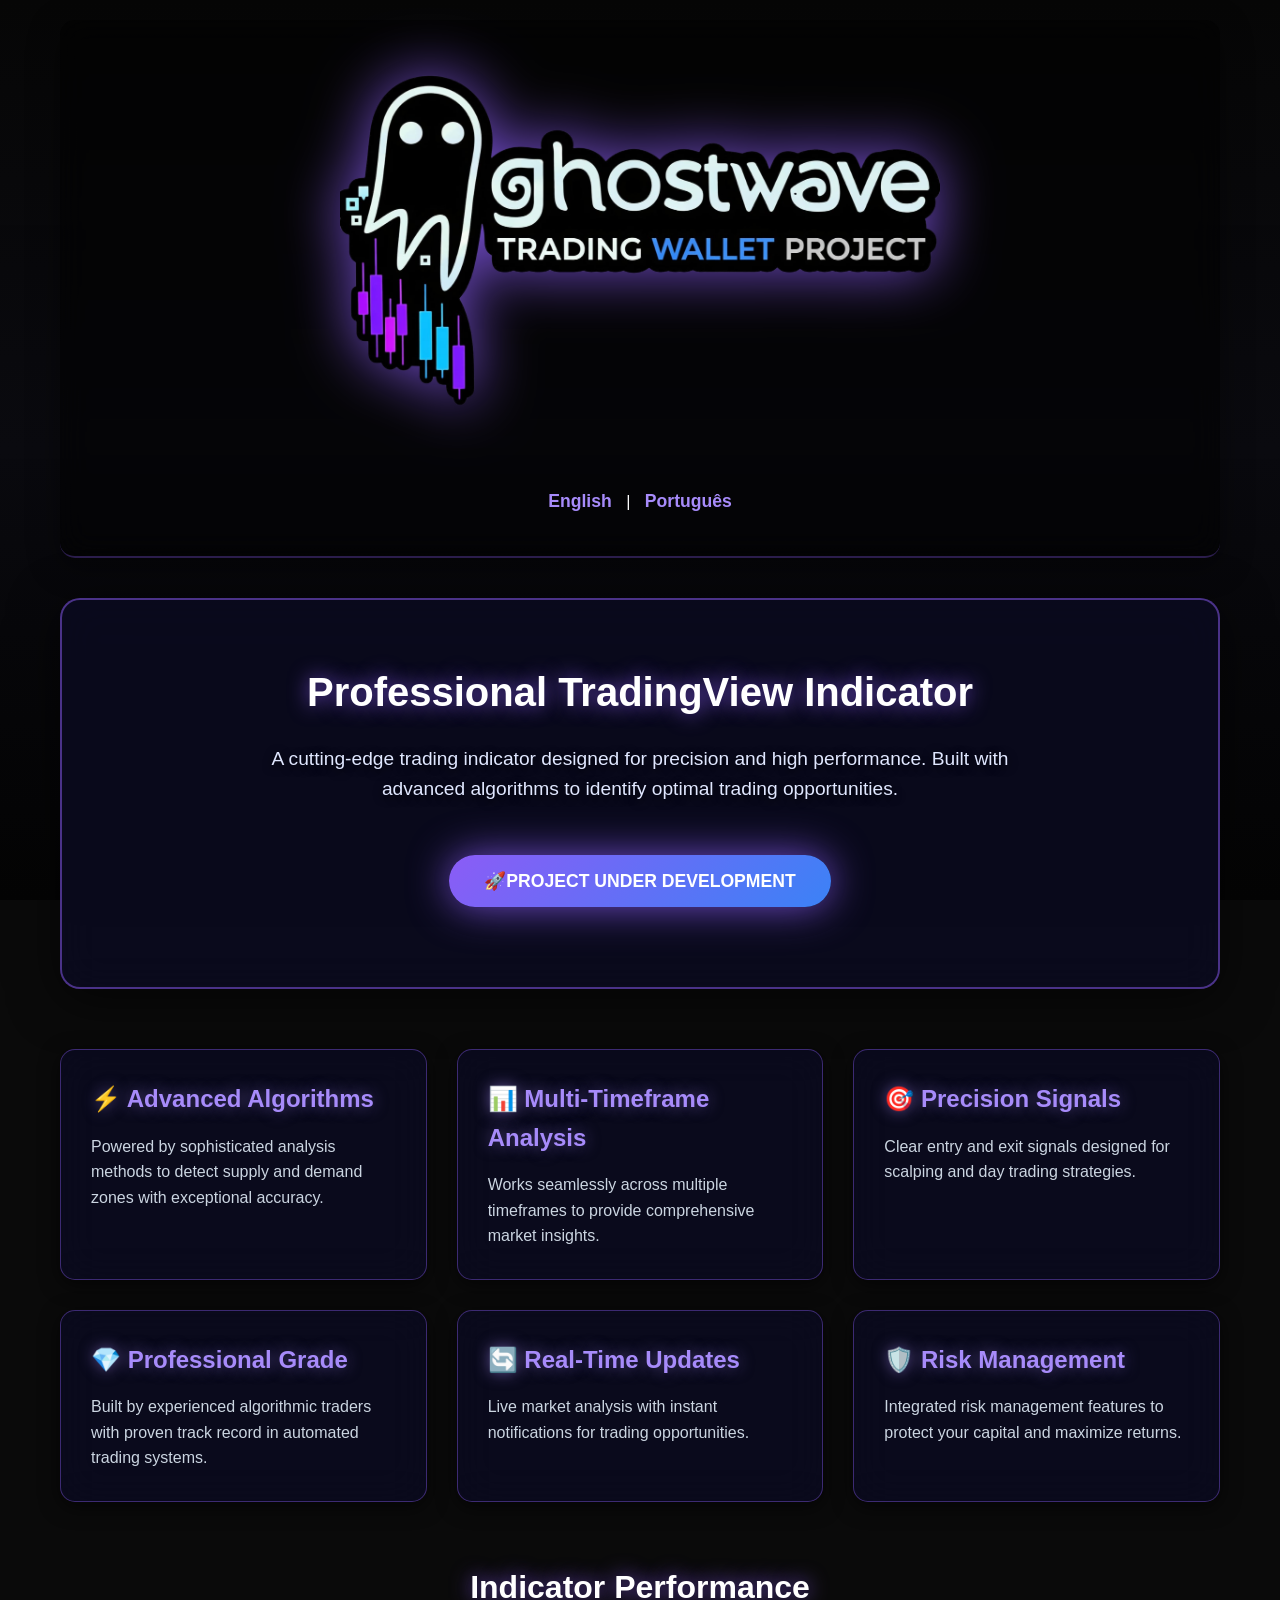
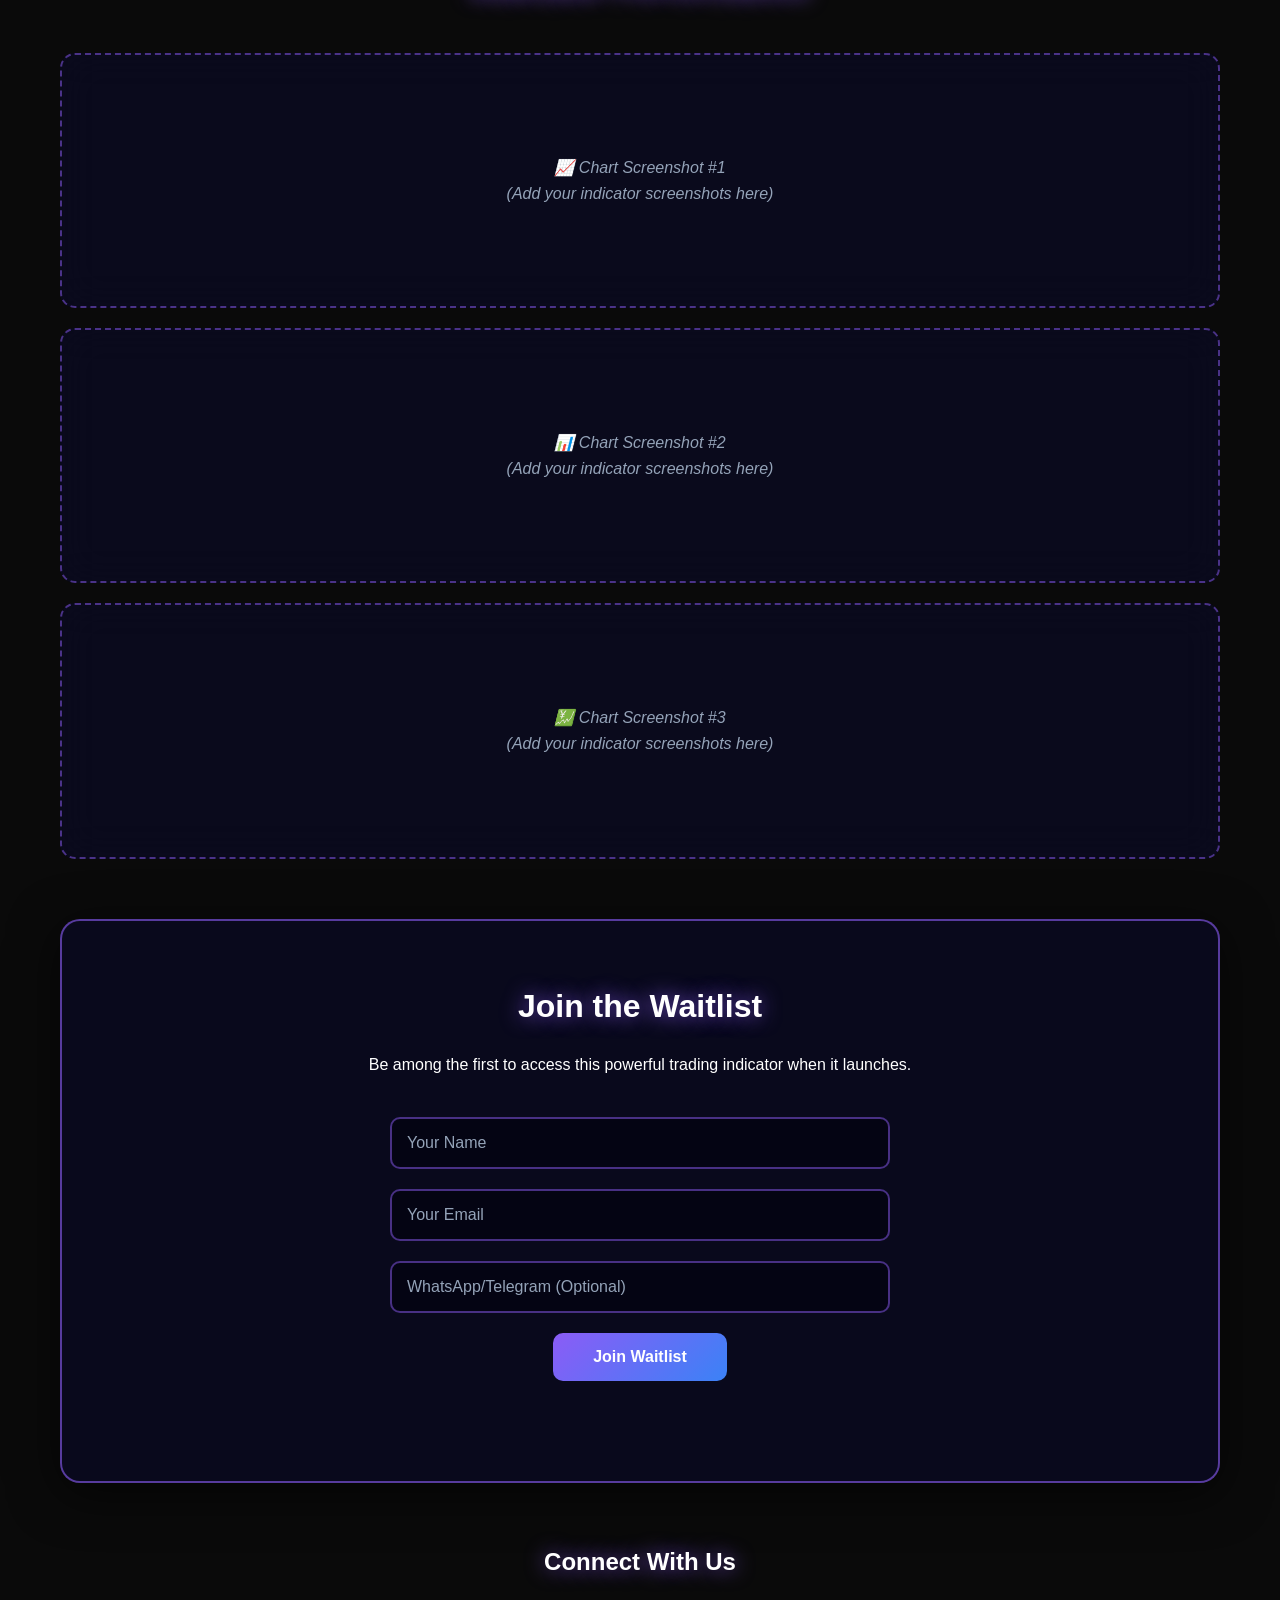
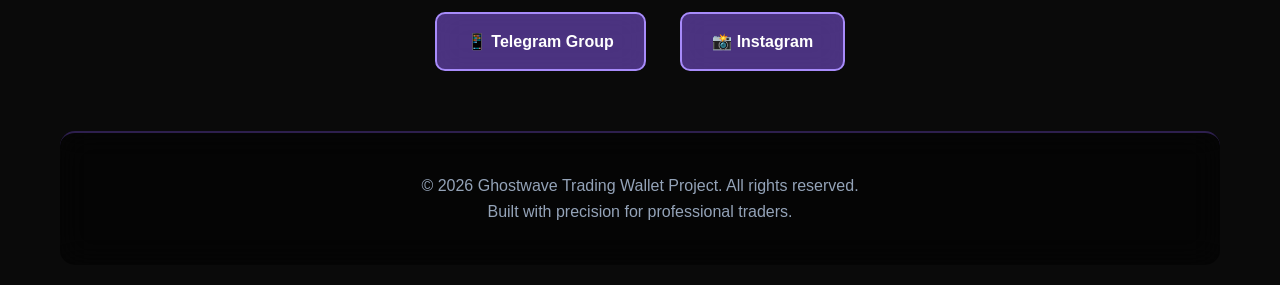
==== commit f4a16a13: "Update index.html" ====
--- a/index.html
+++ b/index.html
@@ -348,7 +348,7 @@
         <section class="hero">
             <h1>Professional TradingView Indicator</h1>
             <p>A cutting-edge trading indicator designed for precision and high performance. Built with advanced algorithms to identify optimal trading opportunities.</p>
-            <div class="status-badge">🚀PROJECT UNDER DEVELOPMENT - HIGH POTENTIAL</div>
+            <div class="status-badge">🚀PROJECT UNDER DEVELOPMENT</div>
         </section>
 
         <section class="features">
